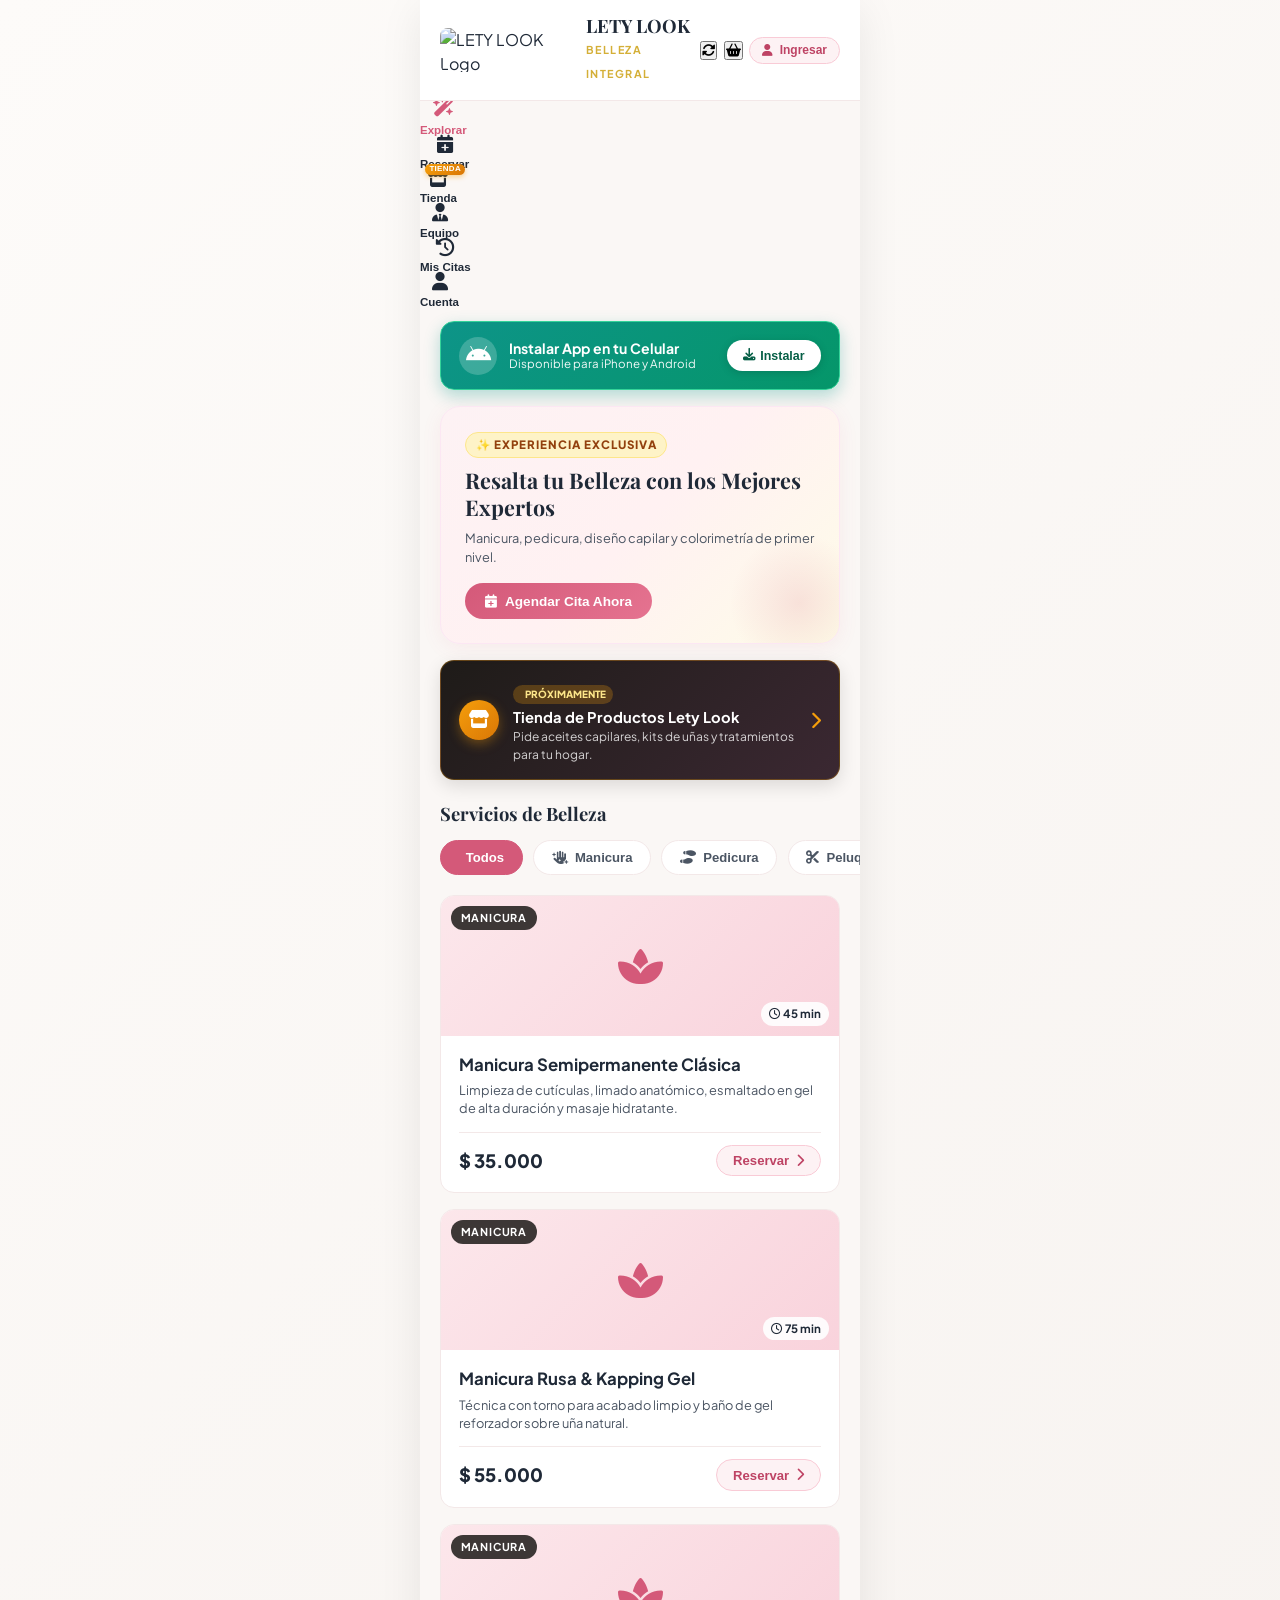
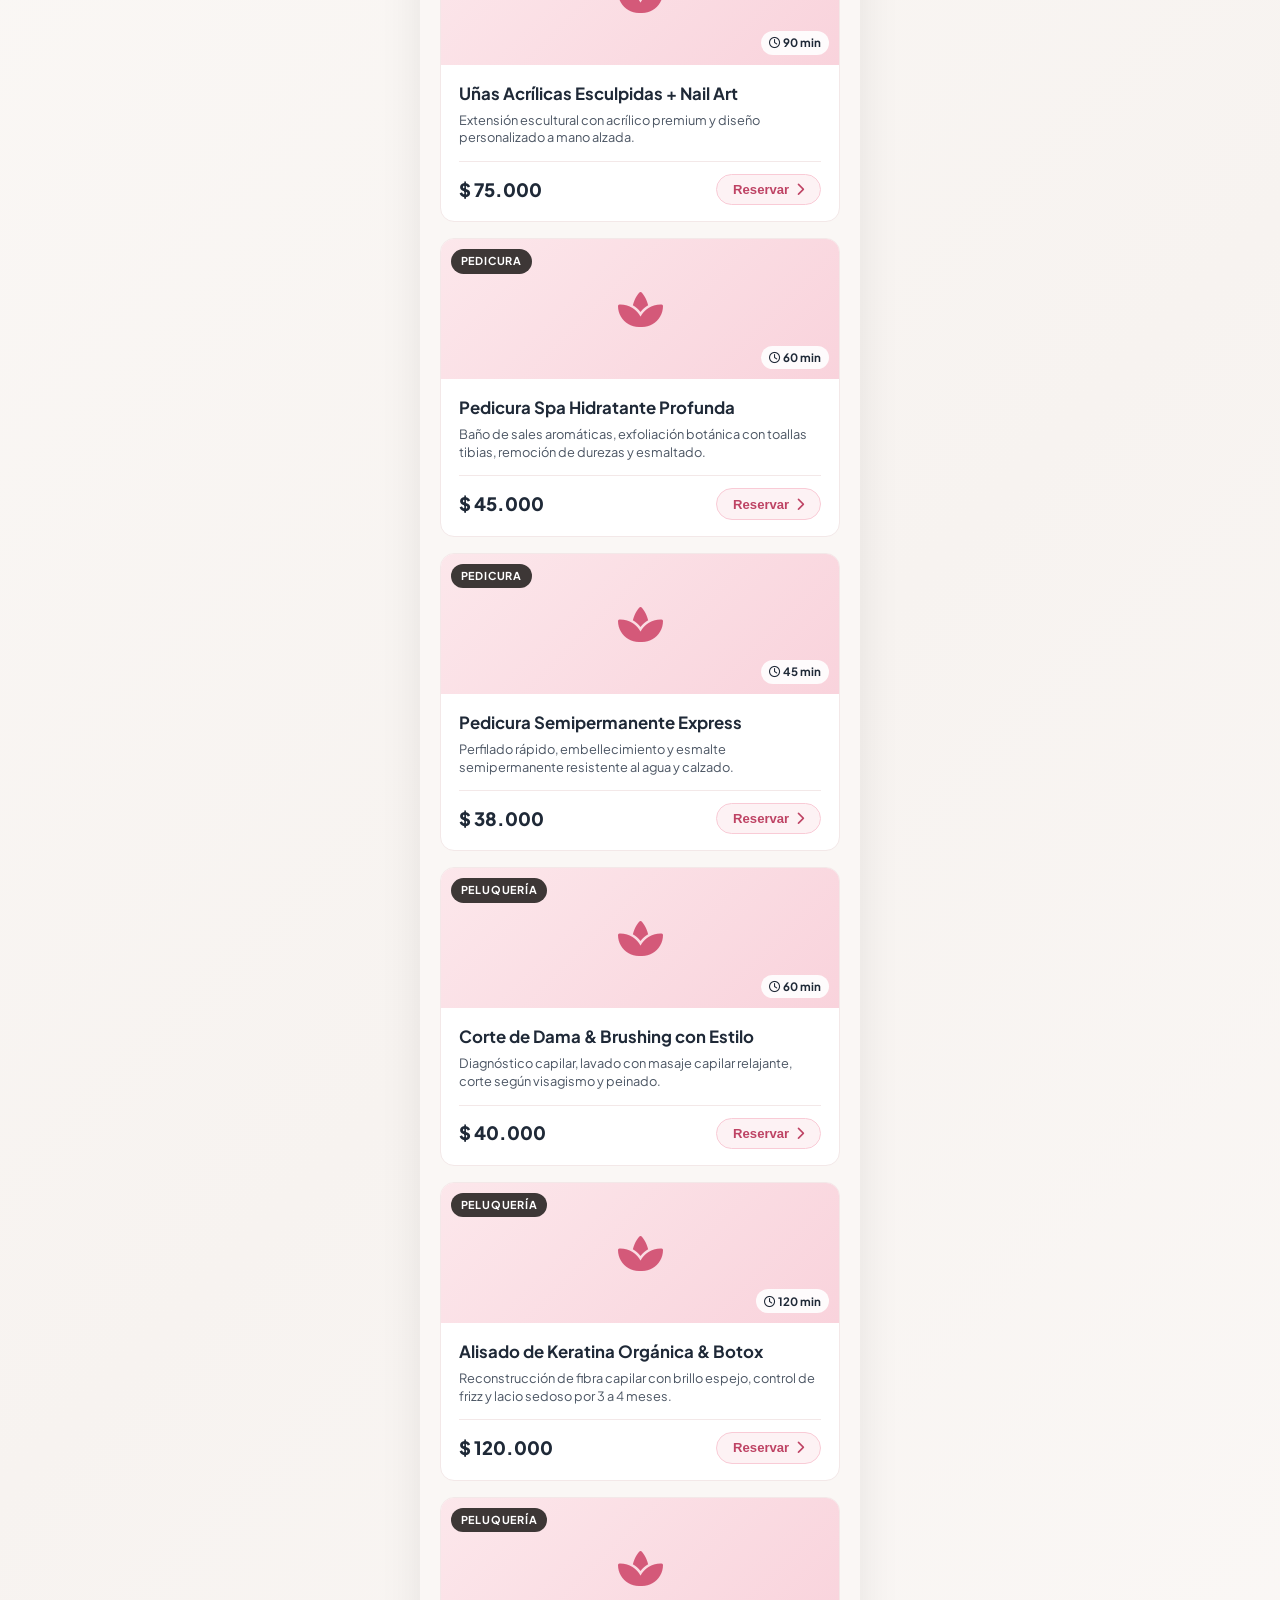
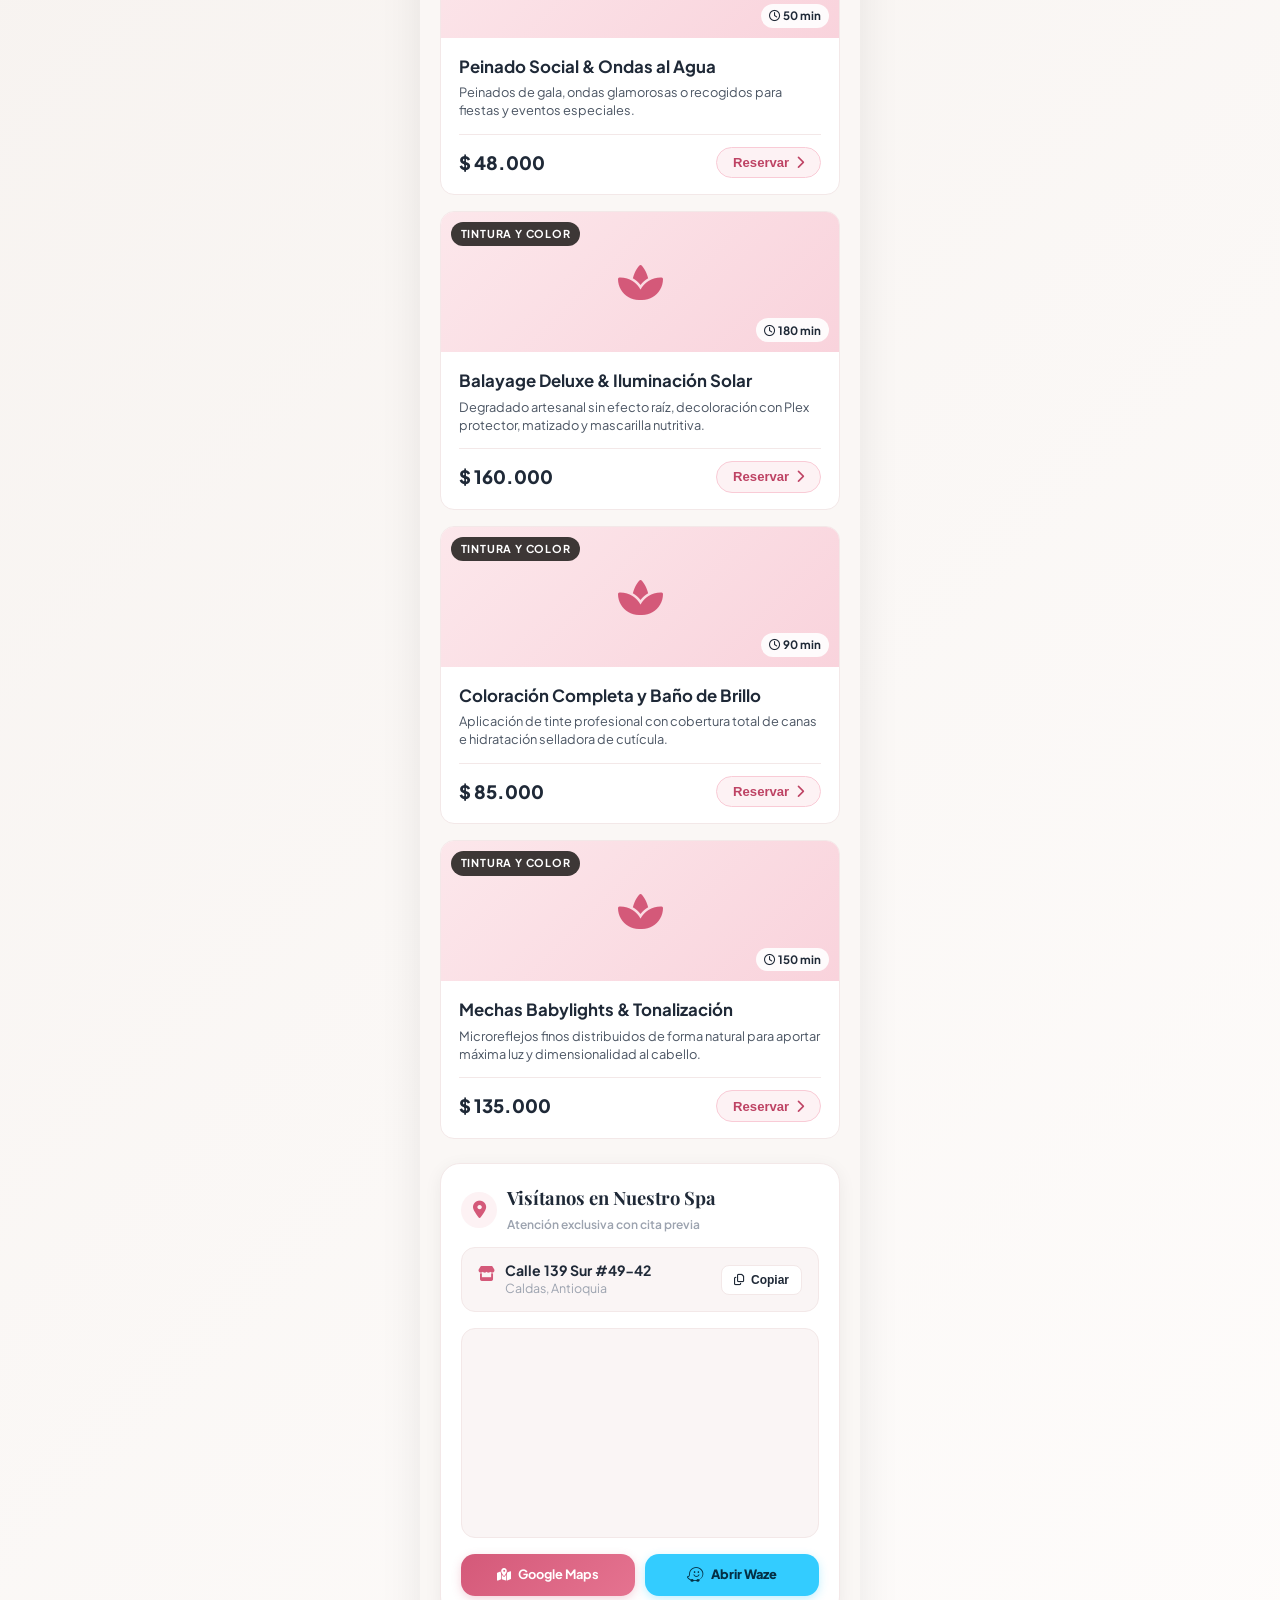
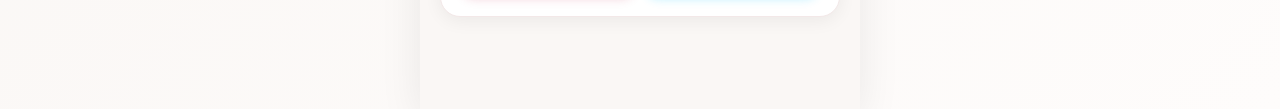
==== SPA/cliente.html @ 36f51fb9 "Add files via upload" ====
<!DOCTYPE html>
<html lang="es">
<head>
    <meta charset="UTF-8">
    <meta name="viewport" content="width=device-width, initial-scale=1.0, maximum-scale=1.0, user-scalable=no">
    <title>LETY LOOK | Reserva tu Cita Online</title>
    <meta name="description" content="Agenda tu cita en LETY LOOK Spa. Especialistas en manicura rusa, pedicura spa, cortes, peinados, balayage y tinturas.">
    <meta name="theme-color" content="#d45979">
    <meta name="apple-mobile-web-app-capable" content="yes">
    <meta name="apple-mobile-web-app-status-bar-style" content="black-translucent">
    <meta name="apple-mobile-web-app-title" content="LETY LOOK">
    <link rel="icon" type="image/png" href="img/icon-192.png">
    <link rel="manifest" href="manifest.json">
    <link rel="apple-touch-icon" href="img/icon-512.png">
    
    <!-- Google Fonts -->
    <link rel="preconnect" href="https://fonts.googleapis.com">
    <link rel="preconnect" href="https://fonts.gstatic.com" crossorigin>
    <link href="https://fonts.googleapis.com/css2?family=Playfair+Display:ital,wght@0,600;0,700;1,600&family=Plus+Jakarta+Sans:wght@400;500;600;700;800&display=swap" rel="stylesheet">
    <!-- Font Awesome Icons -->
    <link rel="stylesheet" href="https://cdnjs.cloudflare.com/ajax/libs/font-awesome/6.4.0/css/all.min.css">
    <!-- Cloud Database (Firebase Firestore) -->
    <script src="https://www.gstatic.com/firebasejs/9.23.0/firebase-app-compat.js"></script>
    <script src="https://www.gstatic.com/firebasejs/9.23.0/firebase-firestore-compat.js"></script>
    <script src="js/firebase-config.js?v=17.0"></script>
    <!-- Client App Stylesheet -->
    <link rel="stylesheet" href="css/client-app.css?v=8.0">
</head>
<body>
    <div class="mobile-app-container">
        <!-- Top App Sticky Header & Navigation Bar -->
        <div class="app-sticky-header">
            <header class="app-header">
                <div class="header-brand">
                    <img src="img/logo.png" alt="LETY LOOK Logo" style="height: 44px; width: auto; object-fit: contain; border-radius: var(--radius-sm);">
                    <div class="brand-text">
                        <h1 style="font-size: 1.15rem;">LETY LOOK</h1>
                        <span>Belleza Integral</span>
                    </div>
                </div>

                <div style="display:flex; align-items:center; gap:0.4rem;">
                    <button id="btn-force-refresh-client-app" class="header-action-btn" title="Actualizar App" type="button">
                        <i class="fa-solid fa-rotate"></i>
                    </button>
                    <!-- Header Shopping Cart Button with Dynamic Badge -->
                    <button id="btn-header-cart" class="header-action-btn" title="Mi Canasta de Productos" type="button" style="position:relative;">
                        <i class="fa-solid fa-basket-shopping"></i>
                        <span id="header-cart-badge" class="header-cart-badge" style="display:none;">0</span>
                    </button>
                    <div id="header-auth-badge">
                        <!-- Populated dynamically: User Avatar or Login Button -->
                    </div>
                </div>
            </header>

            <!-- Top App Navigation Menu (Barra de Menú Arriba) -->
            <nav class="app-top-nav">
                <button class="nav-tab-btn active" data-target="tab-explore">
                    <i class="fa-solid fa-wand-magic-sparkles"></i>
                    <span>Explorar</span>
                </button>
                <button class="nav-tab-btn" data-target="tab-book">
                    <i class="fa-solid fa-calendar-plus"></i>
                    <span>Reservar</span>
                </button>
                <button class="nav-tab-btn" data-target="tab-shop">
                    <div style="position:relative; display:inline-block;">
                        <i class="fa-solid fa-store"></i>
                        <span id="nav-shop-cart-pill" class="badge-nav-soon">Tienda</span>
                    </div>
                    <span>Tienda</span>
                </button>
                <button class="nav-tab-btn" data-target="tab-staff">
                    <i class="fa-solid fa-user-tie"></i>
                    <span>Equipo</span>
                </button>
                <button class="nav-tab-btn" data-target="tab-my-appointments">
                    <i class="fa-solid fa-clock-rotate-left"></i>
                    <span>Mis Citas</span>
                </button>
                <button class="nav-tab-btn" data-target="tab-account">
                    <i class="fa-solid fa-user"></i>
                    <span id="nav-account-label">Cuenta</span>
                </button>
            </nav>
        </div>

        <!-- ======================================================================
             TAB 1: EXPLORE & SERVICES CATALOG
             ====================================================================== -->
        <section id="tab-explore" class="tab-content active">
            <!-- Smart Dynamic Install App Banner (Only visible when NOT logged in) -->
            <div id="client-install-banner" style="display:none; margin:0.85rem 1.25rem 0.25rem; background:linear-gradient(135deg, #0d9488, #059669); color:white; border-radius:var(--radius-md); padding:0.9rem 1.15rem; align-items:center; justify-content:space-between; box-shadow:0 6px 16px rgba(13, 148, 136, 0.3); border:1px solid #34d399;">
                <div style="display:flex; align-items:center; gap:0.75rem;">
                    <div id="install-banner-icon-wrap" style="width:38px; height:38px; border-radius:50%; background:rgba(255,255,255,0.2); display:flex; align-items:center; justify-content:center;">
                        <i id="install-banner-icon" class="fa-brands fa-android" style="font-size:1.4rem; color:#fff;"></i>
                    </div>
                    <div style="font-size:0.82rem; line-height:1.25;">
                        <strong id="install-banner-title" style="font-size:0.88rem;">Descargar App para Celular</strong>
                        <div id="install-banner-desc" style="font-size:0.72rem; opacity:0.95;">Instala LETY LOOK en tu teléfono</div>
                    </div>
                </div>
                <button id="btn-trigger-client-install" type="button" style="background:#fff; color:#065f46; border:none; padding:0.55rem 1rem; border-radius:var(--radius-full); font-size:0.78rem; font-weight:800; cursor:pointer; box-shadow:0 2px 8px rgba(0,0,0,0.15); display:flex; align-items:center; gap:0.35rem; white-space:nowrap;">
                    <i class="fa-solid fa-download"></i>
                    <span id="install-banner-btn-text">Instalar</span>
                </button>
            </div>

            <!-- Hero Welcome Card -->
            <div class="client-hero-banner">
                <span class="hero-tag">✨ Experiencia Exclusiva</span>
                <h2 id="hero-greeting-title">Resalta tu Belleza con los Mejores Expertos</h2>
                <p>Manicura, pedicura, diseño capilar y colorimetría de primer nivel.</p>
                <button id="btn-hero-start-booking" class="btn-hero-book" type="button">
                    <i class="fa-solid fa-calendar-plus"></i>
                    <span>Agendar Cita Ahora</span>
                </button>
            </div>

            <!-- Tienda Virtual Promo Teaser Card -->
            <div id="btn-banner-go-to-shop" style="margin: 0.75rem 1.25rem 0.5rem; background: linear-gradient(135deg, #1e1b18, #3b2832); color:#fff; border-radius:var(--radius-md); padding:0.95rem 1.15rem; display:flex; align-items:center; justify-content:space-between; cursor:pointer; box-shadow:0 6px 18px rgba(0,0,0,0.12); border:1px solid rgba(245,158,11,0.3); transition:var(--transition);">
                <div style="display:flex; align-items:center; gap:0.85rem;">
                    <div style="width:40px; height:40px; border-radius:50%; background:linear-gradient(135deg, #f59e0b, #d97706); color:#fff; display:flex; align-items:center; justify-content:center; font-size:1.15rem; flex-shrink:0; box-shadow:0 4px 12px rgba(245,158,11,0.35);">
                        <i class="fa-solid fa-store"></i>
                    </div>
                    <div>
                        <div style="display:inline-flex; align-items:center; gap:0.3rem; background:rgba(245,158,11,0.25); color:#fde68a; font-size:0.62rem; font-weight:800; padding:0.12rem 0.45rem; border-radius:10px; text-transform:uppercase; margin-bottom:0.15rem;">
                            <i class="fa-solid fa-sparkles"></i> Próximamente
                        </div>
                        <h4 style="font-size:0.92rem; font-weight:700; margin:0; color:#fff;">Tienda de Productos Lety Look</h4>
                        <p style="font-size:0.75rem; color:rgba(255,255,255,0.8); margin:0;">Pide aceites capilares, kits de uñas y tratamientos para tu hogar.</p>
                    </div>
                </div>
                <div style="color:#f59e0b; font-size:1.1rem; margin-left:0.5rem;">
                    <i class="fa-solid fa-chevron-right"></i>
                </div>
            </div>

            <!-- Categories Horizontal Selector -->
            <div class="section-title-wrap">
                <h3>Servicios de Belleza</h3>
            </div>
            <div class="category-horizontal-list" id="client-category-slider">
                <button class="cat-btn-pill active" data-cat="all"><i class="fa-solid fa-sparkles"></i> Todos</button>
                <button class="cat-btn-pill" data-cat="manicura"><i class="fa-solid fa-hand-sparkles"></i> Manicura</button>
                <button class="cat-btn-pill" data-cat="pedicura"><i class="fa-solid fa-shoe-prints"></i> Pedicura</button>
                <button class="cat-btn-pill" data-cat="peluqueria"><i class="fa-solid fa-scissors"></i> Peluquería</button>
                <button class="cat-btn-pill" data-cat="tintura"><i class="fa-solid fa-wand-magic-sparkles"></i> Tintura y Color</button>
            </div>

            <!-- Services Dynamic List -->
            <div class="services-client-list" id="client-services-list">
                <!-- Dynamically populated -->
            </div>

            <!-- Spa Location Card (Maps & Navigation - Exclusive to Client App) -->
            <div class="spa-location-card" style="background:var(--bg-card); border:1px solid var(--border-color); border-radius:var(--radius-lg); padding:1.25rem; margin:1.5rem 1.25rem 0.75rem; box-shadow:0 4px 18px rgba(0,0,0,0.06);">
                <div style="display:flex; align-items:center; gap:0.6rem; margin-bottom:0.75rem;">
                    <div style="width:36px; height:36px; border-radius:50%; background:var(--primary-light); color:var(--primary); display:flex; align-items:center; justify-content:center; font-size:1.1rem; flex-shrink:0;">
                        <i class="fa-solid fa-location-dot"></i>
                    </div>
                    <div>
                        <h4 style="font-family:'Playfair Display', serif; font-size:1.15rem; font-weight:700; margin:0; color:var(--text-main);">Visítanos en Nuestro Spa</h4>
                        <span style="font-size:0.75rem; color:var(--text-muted); font-weight:600;">Atención exclusiva con cita previa</span>
                    </div>
                </div>

                <!-- Address banner with copy action -->
                <div style="background:var(--bg-subtle); border:1px solid var(--border-color); border-radius:var(--radius-md); padding:0.85rem 1rem; margin-bottom:1rem; display:flex; align-items:center; justify-content:space-between; gap:0.75rem;">
                    <div style="display:flex; align-items:flex-start; gap:0.6rem;">
                        <i class="fa-solid fa-store" style="color:var(--primary); margin-top:0.25rem; font-size:0.95rem;"></i>
                        <div>
                            <div style="font-size:0.88rem; font-weight:700; color:var(--text-main); line-height:1.2;">Calle 139 Sur #49-42</div>
                            <div style="font-size:0.78rem; color:var(--text-muted);">Caldas, Antioquia</div>
                        </div>
                    </div>
                    <button id="btn-copy-address" type="button" title="Copiar dirección" style="background:var(--bg-card); border:1px solid var(--border-color); color:var(--text-main); padding:0.45rem 0.75rem; border-radius:var(--radius-sm); font-size:0.75rem; font-weight:700; cursor:pointer; display:flex; align-items:center; gap:0.35rem; flex-shrink:0; transition:var(--transition);">
                        <i class="fa-regular fa-copy"></i>
                        <span>Copiar</span>
                    </button>
                </div>

                <!-- Interactive Google Maps Frame -->
                <div style="position:relative; width:100%; height:210px; border-radius:var(--radius-md); overflow:hidden; border:1px solid var(--border-color); margin-bottom:1rem; background:var(--bg-subtle);">
                    <iframe 
                        title="Ubicación LETY LOOK SPA"
                        src="https://maps.google.com/maps?q=Calle+139+Sur+%2349-42,+Caldas,+Antioquia&t=&z=16&ie=UTF8&iwloc=&output=embed" 
                        width="100%" 
                        height="100%" 
                        style="border:0;" 
                        allowfullscreen="" 
                        loading="lazy" 
                        referrerpolicy="no-referrer-when-downgrade">
                    </iframe>
                </div>

                <!-- Quick Navigation Action Buttons -->
                <div style="display:grid; grid-template-columns:1fr 1fr; gap:0.65rem;">
                    <a href="https://www.google.com/maps/search/?api=1&query=Calle+139+Sur+%2349-42,+Caldas,+Antioquia" target="_blank" rel="noopener noreferrer" style="display:flex; align-items:center; justify-content:center; gap:0.45rem; padding:0.7rem 0.8rem; background:linear-gradient(135deg, var(--primary), #e57390); color:#fff; border-radius:var(--radius-md); font-size:0.8rem; font-weight:700; text-decoration:none; box-shadow:0 3px 10px rgba(212,89,121,0.25); text-align:center;">
                        <i class="fa-solid fa-map-location-dot"></i>
                        <span>Google Maps</span>
                    </a>
                    <a href="https://waze.com/ul?q=Calle+139+Sur+%2349-42,+Caldas,+Antioquia" target="_blank" rel="noopener noreferrer" style="display:flex; align-items:center; justify-content:center; gap:0.45rem; padding:0.7rem 0.8rem; background:#33ccff; color:#042f44; border-radius:var(--radius-md); font-size:0.8rem; font-weight:800; text-decoration:none; box-shadow:0 3px 10px rgba(51,204,255,0.3); text-align:center;">
                        <i class="fa-brands fa-waze" style="font-size:1.05rem;"></i>
                        <span>Abrir Waze</span>
                    </a>
                </div>
            </div>
        </section>

        <!-- ======================================================================
             TAB 2: STEP-BY-STEP BOOKING WIZARD
             ====================================================================== -->
        <section id="tab-book" class="tab-content" style="display: none;">
            <div class="booking-wizard-container">
                <!-- Stepper Progress Header -->
                <div class="stepper-progress-bar">
                    <div class="step-circle active" id="circle-step-1">1</div>
                    <div class="step-circle" id="circle-step-2">2</div>
                    <div class="step-circle" id="circle-step-3">3</div>
                    <div class="step-circle" id="circle-step-4">4</div>
                </div>

                <!-- Step 1: Service Selection -->
                <div class="step-card active" id="wizard-step-1">
                    <h3 class="step-title">1. Elige tu Servicio</h3>
                    <p class="step-subtitle">Selecciona el tratamiento que deseas agendar hoy</p>
                    <div class="staff-selectable-list" id="wizard-services-list">
                        <!-- Populated dynamically -->
                    </div>
                </div>

                <!-- Step 2: Specialist Selection -->
                <div class="step-card" id="wizard-step-2">
                    <h3 class="step-title">2. Selecciona tu Especialista</h3>
                    <p class="step-subtitle">Profesionales disponibles para tu tratamiento</p>
                    <div class="staff-selectable-list" id="wizard-staff-list">
                        <!-- Populated dynamically -->
                    </div>
                    <div style="display:flex; gap:0.5rem; margin-top:1.25rem;">
                        <button class="btn-book-service btn-wizard-back" data-prev="1" style="flex:1; justify-content:center;">
                            <i class="fa-solid fa-arrow-left"></i> Volver
                        </button>
                    </div>
                </div>

                <!-- Step 3: Date & Time Selection -->
                <div class="step-card" id="wizard-step-3">
                    <h3 class="step-title">3. Fecha y Horario</h3>
                    <p class="step-subtitle">Elige el día y la hora que mejor se acomoden a ti</p>
                    <div class="date-slot-picker">
                        <div class="client-form-group">
                            <label for="wizard-date-input">Selecciona la Fecha:</label>
                            <input type="date" id="wizard-date-input" class="client-form-input">
                        </div>

                        <div>
                            <label style="font-size:0.82rem; font-weight:700; margin-bottom:0.5rem; display:block;">Horarios Disponibles:</label>
                            <div class="time-slots-grid" id="wizard-slots-grid">
                                <!-- Dynamic time slots -->
                            </div>
                        </div>
                    </div>
                    <div style="display:flex; gap:0.5rem; margin-top:1.25rem;">
                        <button class="btn-book-service btn-wizard-back" data-prev="2" style="flex:1; justify-content:center;">
                            <i class="fa-solid fa-arrow-left"></i> Volver
                        </button>
                    </div>
                </div>

                <!-- Step 4: Client Details & Finalize -->
                <div class="step-card" id="wizard-step-4">
                    <h3 class="step-title">4. Tus Datos de Contacto</h3>
                    <p class="step-subtitle">Para confirmar y recordarte tu turno</p>
                    <form id="wizard-confirm-form">
                        <div class="client-form-group">
                            <label for="wizard-client-name">Tu Nombre Completo *</label>
                            <input type="text" id="wizard-client-name" class="client-form-input" placeholder="Ej. Camila Morales" required>
                        </div>
                        <div class="client-form-group">
                            <label for="wizard-client-phone">Tu WhatsApp / Celular *</label>
                            <input type="tel" id="wizard-client-phone" class="client-form-input" placeholder="Ej. 310 123 4567" required>
                        </div>
                        <div class="client-form-group">
                            <label for="wizard-client-email">Correo Electrónico (Opcional)</label>
                            <input type="email" id="wizard-client-email" class="client-form-input" placeholder="correo@ejemplo.com">
                        </div>
                        <div class="client-form-group">
                            <label for="wizard-client-notes">Notas / Preferencias (Opcional)</label>
                            <input type="text" id="wizard-client-notes" class="client-form-input" placeholder="Ej. Color favorito, alergias...">
                        </div>

                        <!-- Summary preview -->
                        <div style="background:var(--bg-subtle); border-radius:var(--radius-md); padding:1rem; margin-bottom:1.25rem; font-size:0.85rem;">
                            <div style="display:flex; justify-content:space-between; margin-bottom:0.3rem;">
                                <span style="color:var(--text-secondary);">Servicio:</span>
                                <strong id="summary-service-name">--</strong>
                            </div>
                            <div style="display:flex; justify-content:space-between; margin-bottom:0.3rem;">
                                <span style="color:var(--text-secondary);">Especialista:</span>
                                <strong id="summary-staff-name">--</strong>
                            </div>
                            <div style="display:flex; justify-content:space-between; margin-bottom:0.3rem;">
                                <span style="color:var(--text-secondary);">Cita:</span>
                                <strong id="summary-datetime">--</strong>
                            </div>
                            <div style="display:flex; justify-content:space-between; border-top:1px solid var(--border-color); padding-top:0.4rem; margin-top:0.4rem;">
                                <span style="color:var(--text-secondary);">Total a Pagar:</span>
                                <strong id="summary-price" style="color:var(--primary); font-size:1rem;">--</strong>
                            </div>
                        </div>

                        <div style="display:flex; gap:0.5rem;">
                            <button type="button" class="btn-book-service btn-wizard-back" data-prev="3" style="flex:1; justify-content:center;">
                                <i class="fa-solid fa-arrow-left"></i>
                            </button>
                            <button type="submit" class="btn-hero-book" style="flex:3; justify-content:center;">
                                <span>Confirmar Reserva</span>
                                <i class="fa-solid fa-check"></i>
                            </button>
                        </div>
                    </form>
                </div>

                <!-- Step 5: Success & Digital Voucher -->
                <div class="step-card" id="wizard-step-success" style="padding:0;">
                    <div class="digital-ticket">
                        <div class="ticket-top">
                            <i class="fa-solid fa-circle-check" style="font-size:2.2rem; margin-bottom:0.4rem;"></i>
                            <h3>¡Cita Confirmada!</h3>
                            <p>Spa LETY LOOK te espera</p>
                        </div>
                        <div class="ticket-body" id="success-ticket-details">
                            <!-- Ticket details -->
                        </div>
                        <div class="ticket-actions">
                            <button id="btn-send-whatsapp-booking" class="btn-client-wa" type="button">
                                <i class="fa-brands fa-whatsapp"></i>
                                <span>Notificar al Spa (+57 3138869676)</span>
                            </button>
                            <button id="btn-send-whatsapp-staff" class="btn-client-wa" style="background:#0d9488;" type="button">
                                <i class="fa-brands fa-whatsapp"></i>
                                <span id="label-notify-staff-btn">Notificar a la Especialista</span>
                            </button>
                            <button id="btn-view-my-appointments-after-booking" class="btn-book-service" style="justify-content:center;" type="button">
                                <i class="fa-solid fa-receipt"></i> Ver en Mis Citas
                            </button>
                        </div>
                    </div>
                </div>

            </div>
        </section>

        <!-- ======================================================================
             TAB: BOUTIQUE & TIENDA DE PRODUCTOS
             ====================================================================== -->
        <section id="tab-shop" class="tab-content" style="display: none; padding: 1.25rem 1.25rem 3rem;">
            <!-- Hero Banner for Shop -->
            <div style="background:linear-gradient(135deg, #1e1b18, #3b2832); color:#fff; border-radius:var(--radius-lg); padding:1.5rem 1.25rem; margin-bottom:1.25rem; position:relative; overflow:hidden; box-shadow:0 10px 30px rgba(0,0,0,0.18);">
                <div style="position:absolute; right:-15px; bottom:-15px; font-size:6.5rem; color:rgba(255,255,255,0.04); pointer-events:none;">
                    <i class="fa-solid fa-bag-shopping"></i>
                </div>
                <div style="display:inline-flex; align-items:center; gap:0.4rem; background:linear-gradient(135deg, #10b981, #059669); color:#fff; font-size:0.68rem; font-weight:800; padding:0.25rem 0.65rem; border-radius:12px; text-transform:uppercase; letter-spacing:0.5px; margin-bottom:0.6rem;">
                    <i class="fa-solid fa-check-circle"></i> Tienda Online Activa
                </div>
                <h2 style="font-family:'Playfair Display', serif; font-size:1.4rem; font-weight:700; margin-bottom:0.35rem; color:#fff;">
                    Boutique & Cuidado en Casa
                </h2>
                <p style="font-size:0.82rem; color:rgba(255,255,255,0.88); line-height:1.4; margin-bottom:0.85rem;">
                    Agrega los productos profesionales de LETY LOOK a tu canasta, edita cantidades cuando gustes y haz tu pedido cuando quieras. Al efectuar el pago, el inventario se actualiza en tiempo real.
                </p>
                <div style="display:flex; align-items:center; gap:0.6rem; flex-wrap:wrap;">
                    <button id="btn-banner-open-cart" type="button" style="background:#fff; color:#1e1b18; border:none; padding:0.45rem 0.85rem; border-radius:var(--radius-full); font-size:0.78rem; font-weight:800; cursor:pointer; display:inline-flex; align-items:center; gap:0.4rem;">
                        <i class="fa-solid fa-basket-shopping" style="color:var(--primary);"></i>
                        <span id="banner-cart-btn-text">Ver Mi Canasta (0)</span>
                    </button>
                    <span style="font-size:0.75rem; color:#fde68a; display:inline-flex; align-items:center; gap:0.3rem;">
                        <i class="fa-solid fa-shield-halved"></i> Stock en vivo
                    </span>
                </div>
            </div>

            <!-- Categories Horizontal Selector for Shop -->
            <div class="category-horizontal-list" id="client-shop-category-slider" style="margin-bottom:1.1rem;">
                <button class="cat-btn-pill active" data-shop-cat="all"><i class="fa-solid fa-sparkles"></i> Todos</button>
                <button class="cat-btn-pill" data-shop-cat="Capilar"><i class="fa-solid fa-pump-soap"></i> Capilar</button>
                <button class="cat-btn-pill" data-shop-cat="Uñas & Kapping"><i class="fa-solid fa-hand-sparkles"></i> Uñas & Kapping</button>
                <button class="cat-btn-pill" data-shop-cat="Cuidado Corporal"><i class="fa-solid fa-spa"></i> Corporal & Spa</button>
            </div>

            <!-- Products Showcase Grid -->
            <div id="client-shop-products-grid" style="display:flex; flex-direction:column; gap:0.85rem;">
                <!-- Populated dynamically by client-app.js -->
            </div>

            <!-- Persistent Cart Floating Access Bar -->
            <div id="client-cart-floating-bar" style="display:none; position:fixed; bottom:20px; left:50%; transform:translateX(-50%); width:calc(100% - 2rem); max-width:420px; background:var(--bg-surface, #fff); border:1.5px solid var(--primary); box-shadow:0 12px 35px rgba(212,89,121,0.28); border-radius:var(--radius-lg); padding:0.85rem 1.1rem; z-index:998; align-items:center; justify-content:space-between;">
                <div>
                    <div style="font-size:0.72rem; color:var(--text-muted); font-weight:700;">🧺 Canasta de Productos:</div>
                    <div id="client-cart-floating-total" style="font-weight:800; font-size:1.05rem; color:var(--text-main);">$0</div>
                </div>
                <button id="btn-open-cart-floating" type="button" class="btn-hero-book" style="padding:0.6rem 1.1rem; font-size:0.82rem; border-radius:var(--radius-md);">
                    <i class="fa-solid fa-basket-shopping"></i>
                    <span>Ver y Editar Canasta</span>
                </button>
            </div>
        </section>


        <!-- ======================================================================
             TAB 3: SPECIALISTS DIRECTORY
             ====================================================================== -->
        <section id="tab-staff" class="tab-content" style="display: none; padding: 1.25rem;">
            <div class="section-title-wrap" style="padding:0; margin-bottom:1rem;">
                <h3>Nuestras Especialistas</h3>
            </div>
            <div class="staff-selectable-list" id="client-staff-directory">
                <!-- Dynamically populated -->
            </div>
        </section>

        <!-- ======================================================================
             TAB 4: CLIENT'S BOOKED APPOINTMENTS ("MIS CITAS")
             ====================================================================== -->
        <section id="tab-my-appointments" class="tab-content" style="display: none; padding: 1.25rem;">
            <div class="section-title-wrap" style="padding:0; margin-bottom:1rem;">
                <h3>Mis Reservas Privadas</h3>
            </div>
            <div class="client-history-list" id="client-my-appointments-list">
                <!-- Dynamically populated -->
            </div>
        </section>

        <!-- ======================================================================
             TAB 5: AUTHENTICATION & CLIENT ACCOUNT ("MI CUENTA")
             ====================================================================== -->
        <section id="tab-account" class="tab-content" style="display: none; padding: 1.25rem;">
            <!-- Not logged in: Login & Register Forms -->
            <div id="auth-unauthenticated-view">
                <div class="auth-segmented-control">
                    <button id="btn-tab-login" class="auth-tab-btn active" type="button">Iniciar Sesión</button>
                    <button id="btn-tab-register" class="auth-tab-btn" type="button">Crear Cuenta</button>
                </div>

                <!-- Install App Notice (Only visible when about to log in or register) -->
                <div id="account-unauth-install-prompt" style="display:none; margin-bottom:1rem; padding:0.85rem 1rem; background:var(--bg-subtle); border:1px solid var(--border-color); border-radius:var(--radius-md); align-items:center; justify-content:space-between; gap:0.75rem;">
                    <div style="display:flex; align-items:center; gap:0.65rem;">
                        <div id="account-install-icon-wrap" style="width:34px; height:34px; border-radius:50%; background:var(--primary-light, #fbecee); color:var(--primary); display:flex; align-items:center; justify-content:center; font-size:1.1rem; flex-shrink:0;">
                            <i id="account-install-icon" class="fa-brands fa-android"></i>
                        </div>
                        <div style="line-height:1.25;">
                            <strong id="account-install-title" style="font-size:0.82rem; color:var(--text-main);">Instala la App en tu celular</strong>
                            <div id="account-install-subtitle" style="font-size:0.72rem; color:var(--text-secondary);">Accede rápido y no pierdas tus citas</div>
                        </div>
                    </div>
                    <button id="btn-trigger-account-install" type="button" class="btn-book-service" style="padding:0.4rem 0.8rem; font-size:0.75rem; white-space:nowrap;">
                        <span id="account-install-btn-text">Instalar</span>
                    </button>
                </div>

                <div id="auth-error-box" class="auth-alert-error"></div>

                <!-- Login Form -->
                <div id="form-login-container" class="auth-card">
                    <h3 style="font-family:'Playfair Display', serif; font-size:1.3rem; margin-bottom:0.3rem;">Bienvenida de nuevo</h3>
                    <p style="font-size:0.8rem; color:var(--text-secondary); margin-bottom:1.25rem;">Accede a tu cuenta para ver tus citas y agendar al instante.</p>
                    
                    <form id="client-login-form">
                        <div class="client-form-group">
                            <label for="login-identifier">Correo o Celular</label>
                            <input type="text" id="login-identifier" class="client-form-input" placeholder="ejemplo@gmail.com o 3001234567" required>
                        </div>
                        <div class="client-form-group">
                            <label for="login-password">Contraseña</label>
                            <input type="password" id="login-password" class="client-form-input" placeholder="Tu contraseña" required>
                        </div>
                        <div style="display:flex; justify-content:flex-end; margin-top:-0.3rem; margin-bottom:1rem;">
                            <button type="button" id="btn-forgot-password-link" style="background:none; border:none; color:var(--primary); font-size:0.8rem; font-weight:600; cursor:pointer; text-decoration:underline; padding:0;">
                                ¿Olvidaste tu contraseña?
                            </button>
                        </div>
                        <button type="submit" class="btn-hero-book" style="width:100%; justify-content:center; margin-top:0.25rem; padding:0.8rem;">
                            <span>Ingresar</span>
                            <i class="fa-solid fa-arrow-right-to-bracket"></i>
                        </button>
                    </form>
                </div>

                <!-- Register Form -->
                <div id="form-register-container" class="auth-card" style="display: none;">
                    <h3 style="font-family:'Playfair Display', serif; font-size:1.3rem; margin-bottom:0.3rem;">Crear mi Cuenta</h3>
                    <p style="font-size:0.8rem; color:var(--text-secondary); margin-bottom:1.25rem;">Disfruta de atención personalizada y reserva en segundos.</p>
                    
                    <form id="client-register-form">
                        <div class="client-form-group">
                            <label for="reg-name">Nombre Completo *</label>
                            <input type="text" id="reg-name" class="client-form-input" placeholder="Ej. Camila Morales" required>
                        </div>
                        <div class="client-form-group">
                            <label for="reg-phone">WhatsApp / Celular *</label>
                            <input type="tel" id="reg-phone" class="client-form-input" placeholder="Ej. 310 123 4567" required>
                        </div>
                        <div class="client-form-group">
                            <label for="reg-email">Correo Electrónico *</label>
                            <input type="email" id="reg-email" class="client-form-input" placeholder="ejemplo@gmail.com" required>
                        </div>
                        <div class="client-form-group">
                            <label for="reg-password">Contraseña *</label>
                            <input type="password" id="reg-password" class="client-form-input" placeholder="Mínimo 4 caracteres" required>
                        </div>
                        <div class="client-form-group">
                            <label for="reg-avatar-file">Foto de Perfil (Opcional)</label>
                            <div style="display:flex; align-items:center; gap:0.75rem;">
                                <img id="reg-avatar-preview" src="https://ui-avatars.com/api/?name=User&background=d45979&color=fff" alt="Preview" style="width:42px; height:42px; border-radius:50%; object-fit:cover; border:2px solid var(--primary-light);">
                                <input type="file" id="reg-avatar-file" class="client-form-input" accept="image/*" style="padding:0.4rem; font-size:0.75rem;">
                            </div>
                        </div>
                        <button type="submit" class="btn-hero-book" style="width:100%; justify-content:center; margin-top:0.5rem; padding:0.8rem;">
                            <span>Registrarme y Acceder</span>
                            <i class="fa-solid fa-user-check"></i>
                        </button>
                    </form>
                </div>

                <!-- Forgot Password Form -->
                <div id="form-forgot-container" class="auth-card" style="display: none;">
                    <div style="display:flex; align-items:center; gap:0.5rem; margin-bottom:0.4rem;">
                        <button type="button" id="btn-back-to-login" style="background:none; border:none; font-size:1.1rem; color:var(--text-secondary); cursor:pointer; padding:0.2rem 0.5rem 0.2rem 0;">
                            <i class="fa-solid fa-arrow-left"></i>
                        </button>
                        <h3 style="font-family:'Playfair Display', serif; font-size:1.3rem; margin:0;">Recuperar Contraseña</h3>
                    </div>
                    <p style="font-size:0.8rem; color:var(--text-secondary); margin-bottom:1.25rem;">Ingresa tu correo o celular registrado para definir una nueva contraseña.</p>
                    
                    <form id="client-forgot-form">
                        <div class="client-form-group">
                            <label for="forgot-identifier">Correo o Celular Registrado *</label>
                            <input type="text" id="forgot-identifier" class="client-form-input" placeholder="ejemplo@gmail.com o 3001234567" required>
                        </div>
                        <div class="client-form-group">
                            <label for="forgot-new-password">Nueva Contraseña *</label>
                            <input type="password" id="forgot-new-password" class="client-form-input" placeholder="Mínimo 4 caracteres" required>
                        </div>
                        <div class="client-form-group">
                            <label for="forgot-confirm-password">Confirmar Nueva Contraseña *</label>
                            <input type="password" id="forgot-confirm-password" class="client-form-input" placeholder="Repite tu nueva contraseña" required>
                        </div>
                        <button type="submit" class="btn-hero-book" style="width:100%; justify-content:center; margin-top:0.5rem; padding:0.8rem;">
                            <span>Actualizar Contraseña e Ingresar</span>
                            <i class="fa-solid fa-key"></i>
                        </button>
                        <button type="button" id="btn-cancel-forgot" style="width:100%; margin-top:0.75rem; background:none; border:none; color:var(--text-secondary); font-size:0.82rem; cursor:pointer; padding:0.4rem; text-decoration:underline;">
                            Volver al inicio de sesión
                        </button>
                    </form>
                </div>
            </div>

            <!-- Logged in: Profile Card & Logout -->
            <div id="auth-authenticated-view" style="display: none;">
                <div class="profile-card">
                    <div class="avatar-upload-wrapper">
                        <img id="profile-avatar-display" src="" alt="Avatar" class="profile-avatar-large">
                        <label for="client-avatar-file-input" class="avatar-upload-btn" title="Cambiar Foto de Perfil">
                            <i class="fa-solid fa-camera"></i>
                        </label>
                        <input type="file" id="client-avatar-file-input" accept="image/*" style="display:none;">
                    </div>
                    <h3 id="profile-name-display" class="profile-name">Cliente</h3>
                    <span class="profile-badge">Cliente VIP Lety Look</span>

                    <div class="profile-info-list">
                        <div class="profile-info-row">
                            <span style="color:var(--text-secondary);"><i class="fa-regular fa-envelope"></i> Correo:</span>
                            <strong id="profile-email-display">--</strong>
                        </div>
                        <div class="profile-info-row">
                            <span style="color:var(--text-secondary);"><i class="fa-brands fa-whatsapp"></i> Celular:</span>
                            <strong id="profile-phone-display">--</strong>
                        </div>
                        <div class="profile-info-row">
                            <span style="color:var(--text-secondary);"><i class="fa-solid fa-calendar-check"></i> Total Citas:</span>
                            <strong id="profile-total-appointments">0</strong>
                        </div>
                    </div>
                    <button id="btn-open-edit-client-profile" type="button" class="btn-book-service" style="width:100%; justify-content:center; padding:0.75rem; margin-top:1rem; background:var(--primary); color:#fff; border:none; box-shadow:var(--shadow-sm);">
                        <i class="fa-solid fa-user-pen"></i> Editar Mis Datos Personales
                    </button>
                </div>

                <div style="display:flex; flex-direction:column; gap:0.75rem;">
                    <button id="btn-profile-go-to-appointments" class="btn-book-service" style="justify-content:center; padding:0.75rem;">
                        <i class="fa-solid fa-clock-rotate-left"></i> Ver Mis Citas Reservadas
                    </button>
                    <button id="btn-client-logout" class="btn-book-service" style="justify-content:center; padding:0.75rem; background:#fee2e2; border-color:#fca5a5; color:#991b1b;">
                        <i class="fa-solid fa-arrow-right-from-bracket"></i> Cerrar Sesión
                    </button>
                </div>
            </div>
        </section>

        <!-- Modal: Editar Datos Personales del Cliente -->
        <div id="modal-client-edit-profile" class="client-modal" style="display:none; position:fixed; inset:0; background:rgba(0,0,0,0.7); backdrop-filter:blur(6px); -webkit-backdrop-filter:blur(6px); z-index:9999; align-items:center; justify-content:center; padding:1.25rem;">
            <div style="background:var(--bg-surface, #fff); border-radius:var(--radius-lg); padding:1.75rem 1.4rem; max-width:420px; width:100%; box-shadow:0 15px 40px rgba(0,0,0,0.4); border:1px solid var(--border-color); text-align:left;">
                <div style="display:flex; justify-content:space-between; align-items:center; margin-bottom:1.25rem;">
                    <div style="display:flex; align-items:center; gap:0.5rem;">
                        <i class="fa-solid fa-user-pen" style="color:var(--primary); font-size:1.2rem;"></i>
                        <h3 style="font-family:'Playfair Display', serif; font-size:1.25rem; color:var(--text-main); margin:0;">Editar Mi Perfil</h3>
                    </div>
                    <button id="btn-close-edit-profile-modal" type="button" style="background:none; border:none; font-size:1.3rem; color:var(--text-secondary); cursor:pointer;">&times;</button>
                </div>
                <form id="form-client-edit-profile">
                    <div class="client-form-group">
                        <label for="edit-profile-name">Nombre Completo *</label>
                        <input type="text" id="edit-profile-name" class="client-form-input" required placeholder="Tu nombre">
                    </div>
                    <div class="client-form-group">
                        <label for="edit-profile-phone">WhatsApp / Celular *</label>
                        <input type="tel" id="edit-profile-phone" class="client-form-input" required placeholder="Ej: 3138869676">
                    </div>
                    <div class="client-form-group">
                        <label for="edit-profile-email">Correo Electrónico *</label>
                        <input type="email" id="edit-profile-email" class="client-form-input" required placeholder="correo@ejemplo.com">
                    </div>
                    <div class="client-form-group">
                        <label for="edit-profile-password">Nueva Contraseña (Opcional)</label>
                        <input type="password" id="edit-profile-password" class="client-form-input" placeholder="Dejar en blanco para conservar la actual">
                    </div>
                    <div style="background:var(--bg-subtle, #f9fafb); padding:0.65rem 0.8rem; border-radius:var(--radius-sm); font-size:0.75rem; color:var(--text-secondary); margin-bottom:1rem; display:flex; align-items:center; gap:0.5rem;">
                        <i class="fa-solid fa-shield-halved" style="color:var(--primary);"></i>
                        <span>Tus datos se guardan de forma permanente y segura.</span>
                    </div>
                    <div style="display:flex; gap:0.75rem;">
                        <button type="button" id="btn-cancel-edit-profile" class="btn-book-service" style="flex:1; justify-content:center; padding:0.75rem; background:none; border:1px solid var(--border-color); color:var(--text-secondary);">
                            Cancelar
                        </button>
                        <button type="submit" class="btn-hero-book" style="flex:2; justify-content:center; padding:0.75rem;">
                            <span>Guardar Cambios</span>
                            <i class="fa-solid fa-floppy-disk"></i>
                        </button>
                    </div>
                </form>
            </div>
        </div>

        <!-- Dynamic Smart App Installation Instructions Modal (iOS & Android) -->
        <div id="modal-install-instructions" class="client-modal" style="display:none; position:fixed; inset:0; background:rgba(0,0,0,0.7); backdrop-filter:blur(6px); -webkit-backdrop-filter:blur(6px); z-index:9999; align-items:center; justify-content:center; padding:1.25rem;">
            <div style="background:var(--bg-surface, #fff); border-radius:var(--radius-lg); padding:1.75rem 1.4rem; max-width:390px; width:100%; box-shadow:0 15px 40px rgba(0,0,0,0.4); text-align:center; border:1px solid var(--border-color);">
                <div id="modal-install-icon-wrap" style="width:58px; height:58px; border-radius:50%; background:#dcfce7; color:#15803d; display:flex; align-items:center; justify-content:center; font-size:1.9rem; margin:0 auto 1rem;">
                    <i id="modal-install-icon" class="fa-brands fa-android"></i>
                </div>
                <h3 id="modal-install-title" style="font-family:'Playfair Display', serif; font-size:1.3rem; margin-bottom:0.4rem; color:var(--text-main);">Instalar Aplicación</h3>
                <p id="modal-install-subtitle" style="font-size:0.83rem; color:var(--text-secondary); line-height:1.4; margin-bottom:1.25rem;">
                    Instala <strong>LETY LOOK</strong> en tu celular para tener acceso directo y reservar tus citas en segundos:
                </p>
                
                <div id="modal-install-steps" style="text-align:left; background:var(--bg-subtle); padding:0.95rem 1rem; border-radius:var(--radius-md); font-size:0.82rem; color:var(--text-secondary); margin-bottom:1.25rem; display:flex; flex-direction:column; gap:0.65rem; border:1px solid var(--border-color);">
                    <!-- Dynamic steps inserted via JS -->
                </div>

                <button id="btn-close-install-modal" type="button" class="btn-hero-book" style="width:100%; justify-content:center; padding:0.8rem; font-size:0.9rem;">
                    ¡Entendido!
                </button>
            </div>
        </div>

        <!-- ======================================================================
             MODAL: CANASTA DE PRODUCTOS & CHECKOUT
             ====================================================================== -->
        <div id="modal-client-cart" class="client-modal" style="display:none; position:fixed; inset:0; background:rgba(0,0,0,0.7); backdrop-filter:blur(6px); -webkit-backdrop-filter:blur(6px); z-index:9999; align-items:flex-end; justify-content:center; padding:0;">
            <div style="background:var(--bg-surface, #fff); border-top-left-radius:var(--radius-lg); border-top-right-radius:var(--radius-lg); padding:1.4rem 1.25rem 2rem; max-width:460px; width:100%; max-height:92vh; overflow-y:auto; box-shadow:0 -10px 40px rgba(0,0,0,0.3); border:1px solid var(--border-color); text-align:left;">
                
                <!-- Cart Modal Header -->
                <div style="display:flex; justify-content:space-between; align-items:center; margin-bottom:1rem; border-bottom:1px solid var(--border-color); padding-bottom:0.75rem;">
                    <div style="display:flex; align-items:center; gap:0.6rem;">
                        <div style="width:36px; height:36px; border-radius:50%; background:var(--primary-light); color:var(--primary); display:flex; align-items:center; justify-content:center; font-size:1.1rem;">
                            <i class="fa-solid fa-basket-shopping"></i>
                        </div>
                        <div>
                            <h3 style="font-family:'Playfair Display', serif; font-size:1.25rem; color:var(--text-main); margin:0;">Mi Canasta</h3>
                            <span id="cart-modal-items-count" style="font-size:0.72rem; color:var(--text-muted); font-weight:700;">0 productos guardados</span>
                        </div>
                    </div>
                    <div style="display:flex; align-items:center; gap:0.5rem;">
                        <button id="btn-clear-cart" type="button" style="background:none; border:none; color:#ef4444; font-size:0.75rem; font-weight:700; cursor:pointer; display:none;">
                            <i class="fa-solid fa-trash-can"></i> Vaciar
                        </button>
                        <button id="btn-close-cart-modal" type="button" style="background:none; border:none; font-size:1.4rem; color:var(--text-secondary); cursor:pointer; padding:0.25rem;">&times;</button>
                    </div>
                </div>

                <!-- Cart Items Container -->
                <div id="cart-items-container" style="display:flex; flex-direction:column; gap:0.75rem; margin-bottom:1.25rem;">
                    <!-- Populated dynamically: empty state or item list -->
                </div>

                <!-- Checkout Form & Options (Only visible if cart has items) -->
                <div id="cart-checkout-section" style="display:none;">
                    
                    <!-- Delivery Option -->
                    <div style="margin-bottom:1rem;">
                        <label style="font-size:0.8rem; font-weight:700; color:var(--text-main); display:block; margin-bottom:0.4rem;">
                            <i class="fa-solid fa-truck" style="color:var(--primary);"></i> Método de Entrega:
                        </label>
                        <div style="display:grid; grid-template-columns:1fr 1fr; gap:0.5rem;">
                            <label class="delivery-option-card active" id="delivery-opt-pickup" style="display:flex; flex-direction:column; gap:0.2rem; padding:0.65rem 0.8rem; border-radius:var(--radius-md); border:1.5px solid var(--primary); background:var(--primary-light); cursor:pointer; font-size:0.78rem;">
                                <div style="display:flex; align-items:center; justify-content:space-between;">
                                    <span style="font-weight:800; color:var(--text-main);">🏪 Recoger en Spa</span>
                                    <input type="radio" name="cart_delivery" value="pickup" checked style="accent-color:var(--primary);">
                                </div>
                                <span style="font-size:0.7rem; color:var(--text-secondary);">Calle 139 Sur #49-42 (Gratis)</span>
                            </label>
                            <label class="delivery-option-card" id="delivery-opt-shipping" style="display:flex; flex-direction:column; gap:0.2rem; padding:0.65rem 0.8rem; border-radius:var(--radius-md); border:1.5px solid var(--border-color); background:var(--bg-subtle); cursor:pointer; font-size:0.78rem;">
                                <div style="display:flex; align-items:center; justify-content:space-between;">
                                    <span style="font-weight:800; color:var(--text-main);">🛵 Domicilio</span>
                                    <input type="radio" name="cart_delivery" value="delivery" style="accent-color:var(--primary);">
                                </div>
                                <span style="font-size:0.7rem; color:var(--text-secondary);">Caldas / Medellín (A coordinar)</span>
                            </label>
                        </div>
                    </div>

                    <!-- Client Personal Details for Order -->
                    <div style="background:var(--bg-subtle); padding:0.9rem; border-radius:var(--radius-md); border:1px solid var(--border-color); margin-bottom:1rem;">
                        <div style="font-size:0.8rem; font-weight:700; color:var(--text-main); margin-bottom:0.6rem; display:flex; align-items:center; gap:0.4rem;">
                            <i class="fa-solid fa-user-check" style="color:var(--primary);"></i> Datos de Contacto para el Pedido:
                        </div>
                        <div class="client-form-group" style="margin-bottom:0.5rem;">
                            <label for="cart-client-name" style="font-size:0.75rem;">Tu Nombre Completo *</label>
                            <input type="text" id="cart-client-name" class="client-form-input" placeholder="Ej. Camila Restrepo" required style="padding:0.6rem 0.8rem; font-size:0.85rem;">
                        </div>
                        <div class="client-form-group" style="margin-bottom:0.5rem;">
                            <label for="cart-client-phone" style="font-size:0.75rem;">WhatsApp / Teléfono *</label>
                            <input type="tel" id="cart-client-phone" class="client-form-input" placeholder="Ej. 3138869676" required style="padding:0.6rem 0.8rem; font-size:0.85rem;">
                        </div>
                        <div class="client-form-group" id="group-delivery-address" style="display:none; margin-bottom:0.5rem;">
                            <label for="cart-client-address" style="font-size:0.75rem;">Dirección de Entrega y Barrio</label>
                            <input type="text" id="cart-client-address" class="client-form-input" placeholder="Ej. Cra 50 #130-20, Barrio La Primavera" style="padding:0.6rem 0.8rem; font-size:0.85rem;">
                        </div>
                        <div class="client-form-group" style="margin-bottom:0;">
                            <label for="cart-client-notes" style="font-size:0.75rem;">Notas / Indicaciones Especiales</label>
                            <input type="text" id="cart-client-notes" class="client-form-input" placeholder="Opcional: tono de esmalte, hora estimada..." style="padding:0.6rem 0.8rem; font-size:0.85rem;">
                        </div>
                    </div>

                    <!-- Payment Method Option -->
                    <div style="margin-bottom:1rem;">
                        <label style="font-size:0.8rem; font-weight:700; color:var(--text-main); display:block; margin-bottom:0.4rem;">
                            <i class="fa-solid fa-credit-card" style="color:var(--primary);"></i> Medio de Pago:
                        </label>
                        <div style="display:grid; grid-template-columns:1fr 1fr; gap:0.5rem;">
                            <label class="payment-option-card active" id="pay-opt-transfer" style="display:flex; flex-direction:column; gap:0.2rem; padding:0.65rem 0.8rem; border-radius:var(--radius-md); border:1.5px solid var(--primary); background:var(--primary-light); cursor:pointer; font-size:0.78rem;">
                                <div style="display:flex; align-items:center; justify-content:space-between;">
                                    <span style="font-weight:800; color:var(--text-main);">📲 Transferencia</span>
                                    <input type="radio" name="cart_payment" value="transfer" checked style="accent-color:var(--primary);">
                                </div>
                                <span style="font-size:0.7rem; color:var(--text-secondary);">Bancolombia / Nequi</span>
                            </label>
                            <label class="payment-option-card" id="pay-opt-cash" style="display:flex; flex-direction:column; gap:0.2rem; padding:0.65rem 0.8rem; border-radius:var(--radius-md); border:1.5px solid var(--border-color); background:var(--bg-subtle); cursor:pointer; font-size:0.78rem;">
                                <div style="display:flex; align-items:center; justify-content:space-between;">
                                    <span style="font-weight:800; color:var(--text-main);">💵 En Spa / Efectivo</span>
                                    <input type="radio" name="cart_payment" value="cash" style="accent-color:var(--primary);">
                                </div>
                                <span style="font-size:0.7rem; color:var(--text-secondary);">Al recibir o retirar</span>
                            </label>
                        </div>
                    </div>

                    <!-- Pricing Calculation Summary -->
                    <div style="background:var(--bg-subtle); padding:0.9rem 1rem; border-radius:var(--radius-md); border:1px solid var(--border-color); margin-bottom:1.15rem;">
                        <div style="display:flex; justify-content:space-between; font-size:0.82rem; color:var(--text-secondary); margin-bottom:0.35rem;">
                            <span>Subtotal productos:</span>
                            <span id="cart-summary-subtotal" style="font-weight:700;">$0</span>
                        </div>
                        <div style="display:flex; justify-content:space-between; font-size:0.82rem; color:var(--text-secondary); margin-bottom:0.5rem; border-bottom:1px dashed var(--border-color); padding-bottom:0.4rem;">
                            <span>Costo de Entrega:</span>
                            <span id="cart-summary-shipping" style="color:#15803d; font-weight:700;">Gratis</span>
                        </div>
                        <div style="display:flex; justify-content:space-between; align-items:center;">
                            <span style="font-size:0.95rem; font-weight:800; color:var(--text-main);">Total del Pedido:</span>
                            <span id="cart-summary-total" style="font-size:1.25rem; font-weight:800; color:var(--primary);">$0</span>
                        </div>
                    </div>

                    <!-- Checkout Confirmation Button -->
                    <button id="btn-confirm-cart-order" type="button" class="btn-hero-book" style="width:100%; justify-content:center; padding:0.9rem; font-size:0.95rem; box-shadow:0 8px 25px rgba(212,89,121,0.35); margin-bottom:0.5rem;">
                        <i class="fa-solid fa-circle-check"></i>
                        <span>Confirmar Pedido & Efectuar Pago</span>
                    </button>
                    
                    <button id="btn-cart-whatsapp-order" type="button" class="btn-client-wa" style="width:100%; justify-content:center; padding:0.75rem; font-size:0.85rem;">
                        <i class="fa-brands fa-whatsapp"></i>
                        <span>Pedir Directo por WhatsApp</span>
                    </button>
                </div>
            </div>
        </div>

        <!-- Modal: Confirmación Exitosa de Pedido con Descuento de Inventario -->
        <div id="modal-order-success" class="client-modal" style="display:none; position:fixed; inset:0; background:rgba(0,0,0,0.7); backdrop-filter:blur(6px); -webkit-backdrop-filter:blur(6px); z-index:10000; align-items:center; justify-content:center; padding:1.25rem;">
            <div style="background:var(--bg-surface, #fff); border-radius:var(--radius-lg); padding:2rem 1.4rem; max-width:420px; width:100%; box-shadow:0 15px 40px rgba(0,0,0,0.4); text-align:center; border:1px solid var(--border-color);">
                <div style="width:68px; height:68px; border-radius:50%; background:#dcfce7; color:#15803d; display:flex; align-items:center; justify-content:center; font-size:2rem; margin:0 auto 1.1rem; box-shadow:0 8px 20px rgba(21,128,61,0.25);">
                    <i class="fa-solid fa-bag-shopping"></i>
                </div>
                <h3 style="font-family:'Playfair Display', serif; font-size:1.4rem; color:var(--text-main); margin-bottom:0.35rem;">
                    ¡Pedido Registrado con Éxito!
                </h3>
                <div id="order-success-code" style="display:inline-block; background:var(--primary-light); color:var(--primary); font-size:0.85rem; font-weight:800; padding:0.25rem 0.75rem; border-radius:20px; margin-bottom:0.85rem; letter-spacing:1px;">
                    #PED-0000
                </div>
                <p style="font-size:0.82rem; color:var(--text-secondary); line-height:1.45; margin-bottom:1.15rem;">
                    Hemos registrado tu pedido y <strong>actualizado automáticamente el inventario del Spa</strong>. Te esperamos para entregártelo o enviarlo a tu dirección.
                </p>

                <!-- Order Details Receipt Box -->
                <div id="order-success-receipt" style="background:var(--bg-subtle); border:1px dashed var(--border-color); border-radius:var(--radius-md); padding:0.9rem; text-align:left; font-size:0.8rem; margin-bottom:1.25rem; max-height:180px; overflow-y:auto;">
                    <!-- Inserted dynamically -->
                </div>

                <div style="display:flex; flex-direction:column; gap:0.6rem;">
                    <button id="btn-share-order-whatsapp" type="button" class="btn-client-wa" style="width:100%; justify-content:center; padding:0.85rem; font-size:0.9rem;">
                        <i class="fa-brands fa-whatsapp"></i>
                        <span>Enviar Comprobante al Spa (+57 3138869676)</span>
                    </button>
                    <button id="btn-close-order-success" type="button" class="btn-hero-book" style="width:100%; justify-content:center; padding:0.75rem; font-size:0.85rem; background:none; border:1px solid var(--border-color); color:var(--text-main);">
                        <span>Seguir Explorando</span>
                    </button>
                </div>
            </div>
        </div>

    </div>

    <!-- Scripts -->
    <script src="js/data.js?v=21.0"></script>
    <script src="js/client-app.js?v=21.0"></script>
</body>
</html>
---- SPA/css/client-app.css ----
/* ==========================================================================
   LETY LOOK - Mobile Client Web App Stylesheet
   Luxury Aesthetic, Mobile-First Native Experience & Authentication
   ========================================================================== */

@import url('https://fonts.googleapis.com/css2?family=Playfair+Display:ital,wght@0,400;0,600;0,700;0,800;1,400&family=Plus+Jakarta+Sans:wght@300;400;500;600;700;800&display=swap');

:root {
    --primary: #d45979;
    --primary-dark: #be4364;
    --primary-light: #fdf2f4;
    --secondary: #d4af37;
    --secondary-dark: #b89728;
    --secondary-light: #fefce8;
    --accent: #10b981;
    --bg-main: #fcf9f9;
    --bg-card: #ffffff;
    --bg-subtle: #faf5f5;
    --text-main: #1f2937;
    --text-secondary: #4b5563;
    --text-muted: #9ca3af;
    --border-color: #f3e8e8;
    --gold: #d4af37;
    --radius-sm: 8px;
    --radius-md: 14px;
    --radius-lg: 20px;
    --radius-full: 9999px;
    --transition: all 0.25s cubic-bezier(0.16, 1, 0.3, 1);
}

/* 🎃 Halloween Spooky Theme for Client App */
[data-theme="halloween"] {
    --primary: #ff7518;
    --primary-dark: #e65c00;
    --primary-light: #2b1836;
    --secondary: #a855f7;
    --secondary-dark: #9333ea;
    --secondary-light: #3b1d54;
    --accent: #22c55e;
    --bg-main: #0d0914;
    --bg-card: #1c152b;
    --bg-subtle: #241b37;
    --text-main: #fdf4ff;
    --text-secondary: #d8b4e2;
    --text-muted: #9d8ba9;
    --border-color: #38294f;
    --gold: #fbbf24;
}

[data-theme="halloween"] body {
    background: linear-gradient(rgba(13, 9, 20, 0.65), rgba(13, 9, 20, 0.75)), url('../img/halloween-bg.jpg') center center / cover no-repeat fixed #09060f;
    color: var(--text-main);
}

[data-theme="halloween"] .mobile-app-container {
    background-color: rgba(13, 9, 20, 0.88);
    backdrop-filter: blur(14px);
    -webkit-backdrop-filter: blur(14px);
    box-shadow: 0 10px 40px rgba(0, 0, 0, 0.75);
    border-left: 1px solid rgba(168, 85, 247, 0.2);
    border-right: 1px solid rgba(168, 85, 247, 0.2);
}

[data-theme="halloween"] .app-header {
    background: rgba(22, 16, 34, 0.92);
    backdrop-filter: blur(14px);
    -webkit-backdrop-filter: blur(14px);
    border-bottom-color: var(--border-color);
}

[data-theme="halloween"] .brand-text h1 {
    color: var(--text-main);
}

[data-theme="halloween"] .client-hero-banner {
    background: linear-gradient(135deg, #2b1836 0%, #1e1327 50%, #371842 100%);
    border-color: #552766;
    box-shadow: 0 6px 25px rgba(255, 117, 24, 0.15);
}

[data-theme="halloween"] .client-hero-banner h2 {
    color: #fdf4ff;
}

[data-theme="halloween"] .client-hero-banner p {
    color: #d8b4e2;
}

[data-theme="halloween"] .hero-tag {
    background: #ff7518;
    color: #0d0914;
    border-color: #ff9142;
}

[data-theme="halloween"] .service-card,
[data-theme="halloween"] .step-card,
[data-theme="halloween"] .client-history-card,
[data-theme="halloween"] .staff-select-card {
    background: var(--bg-card);
    border-color: var(--border-color);
}

[data-theme="halloween"] .staff-select-card.selected {
    border-color: var(--primary);
    background: var(--primary-light);
}

[data-theme="halloween"] .app-bottom-nav {
    background: rgba(22, 16, 34, 0.95);
    border-top-color: var(--border-color);
}

[data-theme="halloween"] .nav-tab-btn {
    color: var(--text-muted);
}

[data-theme="halloween"] .nav-tab-btn.active {
    color: var(--primary);
}

[data-theme="halloween"] .btn-hero-book,
[data-theme="halloween"] .btn-primary {
    background: linear-gradient(135deg, #ff7518, #9333ea);
    box-shadow: 0 4px 15px rgba(255, 117, 24, 0.35);
}

[data-theme="halloween"] .header-action-btn {
    background: var(--bg-subtle);
    border-color: var(--border-color);
    color: var(--primary);
}

[data-theme="halloween"] input,
[data-theme="halloween"] select,
[data-theme="halloween"] textarea {
    background: #110b1a;
    border-color: var(--border-color);
    color: var(--text-main);
}

* {
    box-sizing: border-box;
    margin: 0;
    padding: 0;
    -webkit-tap-highlight-color: transparent;
}

body {
    font-family: 'Plus Jakarta Sans', sans-serif;
    background: linear-gradient(135deg, #fdfbf9 0%, #f7f3f0 50%, #fefcfb 100%);
    background-color: #f7f3f0;
    color: var(--text-main, #1f2937);
    line-height: 1.5;
    display: flex;
    justify-content: center;
    min-height: 100vh;
}

/* Phone Container Frame */
.mobile-app-container {
    width: 100%;
    max-width: 440px;
    background-color: #faf7f5;
    min-height: 100vh;
    display: flex;
    flex-direction: column;
    position: relative;
    box-shadow: 0 10px 40px rgba(0, 0, 0, 0.08);
    overflow-x: hidden;
    padding-bottom: 80px; /* Space for bottom nav */
}

/* App Header */
.app-header {
    background: #ffffff;
    padding: 1rem 1.25rem;
    position: sticky;
    top: 0;
    z-index: 100;
    border-bottom: 1px solid var(--border-color);
    display: flex;
    align-items: center;
    justify-content: space-between;
}

.header-brand {
    display: flex;
    align-items: center;
    gap: 0.75rem;
}

.brand-badge {
    width: 38px;
    height: 38px;
    background: linear-gradient(135deg, var(--primary), #e57390);
    color: white;
    border-radius: var(--radius-sm);
    display: flex;
    align-items: center;
    justify-content: center;
    font-size: 1.1rem;
    box-shadow: var(--shadow-fab);
}

.brand-text h1 {
    font-family: 'Playfair Display', serif;
    font-size: 1.2rem;
    font-weight: 700;
    color: var(--text-primary);
    line-height: 1.1;
}

.brand-text span {
    font-size: 0.68rem;
    color: var(--gold);
    font-weight: 700;
    letter-spacing: 1.5px;
    text-transform: uppercase;
}

.header-user-profile-btn {
    display: flex;
    align-items: center;
    gap: 0.5rem;
    background: var(--bg-subtle);
    border: 1px solid var(--border-color);
    padding: 0.35rem 0.65rem 0.35rem 0.4rem;
    border-radius: var(--radius-full);
    cursor: pointer;
    transition: var(--transition);
}

.header-user-avatar {
    width: 28px;
    height: 28px;
    border-radius: var(--radius-full);
    object-fit: cover;
}

.header-user-name {
    font-size: 0.75rem;
    font-weight: 700;
    color: var(--text-primary);
    max-width: 90px;
    white-space: nowrap;
    overflow: hidden;
    text-overflow: ellipsis;
}

/* Hero Banner (Luminous Light Luxury) */
.client-hero-banner {
    background: linear-gradient(135deg, #fdf2f4 0%, #fff1f2 50%, #fefce8 100%);
    color: var(--text-main, #1f2937);
    margin: 1rem 1.25rem;
    padding: 1.5rem;
    border-radius: var(--radius-lg);
    position: relative;
    overflow: hidden;
    box-shadow: 0 4px 20px rgba(212, 89, 121, 0.08);
    border: 1px solid #fce7f3;
}

.client-hero-banner::after {
    content: '';
    position: absolute;
    right: -30px;
    bottom: -30px;
    width: 140px;
    height: 140px;
    border-radius: 50%;
    background: radial-gradient(circle, rgba(212, 89, 121, 0.15) 0%, rgba(212, 89, 121, 0) 70%);
}

.hero-tag {
    display: inline-block;
    background: #fef3c7;
    color: #92400e;
    border: 1px solid #fde68a;
    font-size: 0.72rem;
    font-weight: 800;
    padding: 0.2rem 0.6rem;
    border-radius: var(--radius-full);
    text-transform: uppercase;
    letter-spacing: 1px;
    margin-bottom: 0.6rem;
}

.client-hero-banner h2 {
    font-family: 'Playfair Display', serif;
    font-size: 1.35rem;
    line-height: 1.25;
    margin-bottom: 0.5rem;
    color: #1f2937;
}

.client-hero-banner p {
    font-size: 0.8rem;
    color: #4b5563;
    margin-bottom: 1rem;
}

.btn-hero-book {
    background: linear-gradient(135deg, var(--primary), #e57390);
    color: white;
    border: none;
    padding: 0.65rem 1.25rem;
    border-radius: var(--radius-full);
    font-size: 0.85rem;
    font-weight: 700;
    display: inline-flex;
    align-items: center;
    gap: 0.5rem;
    box-shadow: var(--shadow-fab);
    cursor: pointer;
    transition: var(--transition);
}

.btn-hero-book:hover {
    transform: translateY(-2px);
}

/* Category Slider */
.section-title-wrap {
    display: flex;
    justify-content: space-between;
    align-items: baseline;
    padding: 0 1.25rem;
    margin-top: 1.25rem;
    margin-bottom: 0.75rem;
}

.section-title-wrap h3 {
    font-family: 'Playfair Display', serif;
    font-size: 1.15rem;
    font-weight: 700;
}

.category-horizontal-list {
    display: flex;
    gap: 0.65rem;
    padding: 0 1.25rem;
    overflow-x: auto;
    scrollbar-width: none;
    margin-bottom: 1.25rem;
}

.category-horizontal-list::-webkit-scrollbar {
    display: none;
}

.cat-btn-pill {
    flex: 0 0 auto;
    padding: 0.55rem 1.1rem;
    background: var(--bg-card);
    border: 1px solid var(--border-color);
    border-radius: var(--radius-full);
    font-size: 0.82rem;
    font-weight: 600;
    color: var(--text-secondary);
    display: flex;
    align-items: center;
    gap: 0.45rem;
    cursor: pointer;
    transition: var(--transition);
}

.cat-btn-pill.active {
    background: var(--primary);
    border-color: var(--primary);
    color: white;
    box-shadow: var(--shadow-fab);
}

/* Client Service Cards */
.services-client-list {
    display: flex;
    flex-direction: column;
    gap: 1rem;
    padding: 0 1.25rem;
}

.client-srv-card {
    background: var(--bg-card);
    border: 1px solid var(--border-color);
    border-radius: var(--radius-md);
    overflow: hidden;
    box-shadow: var(--shadow-soft);
    display: flex;
    flex-direction: column;
    transition: var(--transition);
}

.client-srv-card:active {
    transform: scale(0.98);
}

.client-srv-img-wrap {
    height: 140px;
    width: 100%;
    position: relative;
    background: var(--bg-subtle);
}

.client-srv-img-wrap img {
    width: 100%;
    height: 100%;
    object-fit: cover;
}

.client-srv-category-tag {
    position: absolute;
    top: 10px;
    left: 10px;
    background: rgba(28, 25, 23, 0.85);
    backdrop-filter: blur(4px);
    color: #fff;
    font-size: 0.68rem;
    font-weight: 700;
    text-transform: uppercase;
    letter-spacing: 0.8px;
    padding: 0.25rem 0.6rem;
    border-radius: var(--radius-full);
}

.client-srv-duration-tag {
    position: absolute;
    bottom: 10px;
    right: 10px;
    background: rgba(255, 255, 255, 0.9);
    color: var(--text-primary);
    font-size: 0.72rem;
    font-weight: 700;
    padding: 0.2rem 0.5rem;
    border-radius: var(--radius-full);
}

.client-srv-content {
    padding: 1rem 1.15rem;
    display: flex;
    flex-direction: column;
}

.client-srv-title {
    font-size: 1.05rem;
    font-weight: 700;
    margin-bottom: 0.35rem;
}

.client-srv-desc {
    font-size: 0.8rem;
    color: var(--text-secondary);
    margin-bottom: 0.85rem;
    line-height: 1.4;
}

.client-srv-footer {
    display: flex;
    align-items: center;
    justify-content: space-between;
    padding-top: 0.75rem;
    border-top: 1px solid var(--border-color);
}

.client-srv-price {
    font-size: 1.15rem;
    font-weight: 800;
    color: var(--text-primary);
}

.btn-book-service {
    background: var(--primary-light);
    color: var(--primary-dark);
    border: 1px solid #f9cbd6;
    padding: 0.45rem 1rem;
    border-radius: var(--radius-full);
    font-size: 0.82rem;
    font-weight: 700;
    cursor: pointer;
    transition: var(--transition);
    display: flex;
    align-items: center;
    gap: 0.4rem;
}

.btn-book-service:hover {
    background: var(--primary);
    color: white;
    border-color: var(--primary);
}

/* ==========================================================================
   AUTHENTICATION & PROFILE STYLES
   ========================================================================== */
.auth-segmented-control {
    display: flex;
    background: var(--bg-subtle);
    padding: 0.3rem;
    border-radius: var(--radius-full);
    margin-bottom: 1.5rem;
    border: 1px solid var(--border-color);
}

.auth-tab-btn {
    flex: 1;
    padding: 0.6rem;
    border-radius: var(--radius-full);
    background: transparent;
    border: none;
    font-size: 0.88rem;
    font-weight: 700;
    color: var(--text-secondary);
    cursor: pointer;
    transition: var(--transition);
}

.auth-tab-btn.active {
    background: var(--primary);
    color: white;
    box-shadow: var(--shadow-fab);
}

.auth-card {
    background: var(--bg-card);
    border-radius: var(--radius-lg);
    border: 1px solid var(--border-color);
    padding: 1.75rem 1.5rem;
    box-shadow: var(--shadow-card);
}

.auth-alert-error {
    background: #fef2f2;
    color: #991b1b;
    border: 1px solid #fecaca;
    padding: 0.75rem 1rem;
    border-radius: var(--radius-sm);
    font-size: 0.82rem;
    margin-bottom: 1.25rem;
    display: none;
}

.profile-card {
    background: var(--bg-card);
    border-radius: var(--radius-lg);
    border: 1px solid var(--border-color);
    padding: 1.75rem 1.5rem;
    box-shadow: var(--shadow-card);
    text-align: center;
    margin-bottom: 1.25rem;
}

.profile-avatar-large {
    width: 80px;
    height: 80px;
    border-radius: var(--radius-full);
    object-fit: cover;
    border: 3px solid var(--primary-light);
    box-shadow: var(--shadow-soft);
    margin: 0 auto 0.75rem;
}

.profile-name {
    font-family: 'Playfair Display', serif;
    font-size: 1.35rem;
    font-weight: 700;
}

.profile-badge {
    display: inline-block;
    background: var(--gold-light);
    color: var(--gold);
    border: 1px solid #fae8b6;
    padding: 0.2rem 0.75rem;
    border-radius: var(--radius-full);
    font-size: 0.72rem;
    font-weight: 700;
    text-transform: uppercase;
    letter-spacing: 0.5px;
    margin-top: 0.3rem;
}

.profile-info-list {
    display: flex;
    flex-direction: column;
    gap: 0.75rem;
    text-align: left;
    margin-top: 1.5rem;
    padding-top: 1.25rem;
    border-top: 1px solid var(--border-color);
    font-size: 0.85rem;
}

.profile-info-row {
    display: flex;
    justify-content: space-between;
}

/* ==========================================================================
   BOOKING STEPPER / WIZARD IN CLIENT APP
   ========================================================================== */
.booking-wizard-container {
    padding: 1.25rem;
}

.stepper-progress-bar {
    display: flex;
    align-items: center;
    justify-content: space-between;
    margin-bottom: 1.5rem;
    position: relative;
}

.step-circle {
    width: 32px;
    height: 32px;
    border-radius: var(--radius-full);
    background: var(--bg-card);
    border: 2px solid var(--border-color);
    display: flex;
    align-items: center;
    justify-content: center;
    font-size: 0.82rem;
    font-weight: 700;
    color: var(--text-light);
    z-index: 2;
}

.step-circle.active {
    background: var(--primary);
    border-color: var(--primary);
    color: white;
    box-shadow: var(--shadow-fab);
}

.step-circle.completed {
    background: var(--emerald);
    border-color: var(--emerald);
    color: white;
}

.step-card {
    background: var(--bg-card);
    border-radius: var(--radius-lg);
    border: 1px solid var(--border-color);
    padding: 1.5rem;
    box-shadow: var(--shadow-card);
    display: none;
    animation: fadeInStep 0.25s ease;
}

.step-card.active {
    display: block;
}

@keyframes fadeInStep {
    from { opacity: 0; transform: translateY(6px); }
    to { opacity: 1; transform: translateY(0); }
}

.step-title {
    font-family: 'Playfair Display', serif;
    font-size: 1.25rem;
    font-weight: 700;
    margin-bottom: 0.25rem;
}

.step-subtitle {
    font-size: 0.8rem;
    color: var(--text-secondary);
    margin-bottom: 1.25rem;
}

/* Staff selection cards */
.staff-selectable-list {
    display: flex;
    flex-direction: column;
    gap: 0.75rem;
}

.staff-select-card {
    border: 2px solid var(--border-color);
    border-radius: var(--radius-md);
    padding: 0.85rem 1rem;
    display: flex;
    align-items: center;
    gap: 0.85rem;
    cursor: pointer;
    transition: var(--transition);
}

.staff-select-card.selected {
    border-color: var(--primary);
    background: var(--primary-light);
}

.staff-select-avatar {
    width: 46px;
    height: 46px;
    border-radius: var(--radius-full);
    object-fit: cover;
}

.staff-select-info h4 {
    font-size: 0.92rem;
    font-weight: 700;
}

.staff-select-info p {
    font-size: 0.75rem;
    color: var(--gold);
    font-weight: 600;
}

/* Date & Time Slot Grid */
.date-slot-picker {
    display: flex;
    flex-direction: column;
    gap: 1.25rem;
}

.time-slots-grid {
    display: grid;
    grid-template-columns: repeat(3, 1fr);
    gap: 0.6rem;
    max-height: 220px;
    overflow-y: auto;
}

.client-slot-btn {
    padding: 0.65rem 0.4rem;
    background: var(--bg-subtle);
    border: 1px solid var(--border-color);
    border-radius: var(--radius-sm);
    font-size: 0.82rem;
    font-weight: 700;
    text-align: center;
    cursor: pointer;
    transition: var(--transition);
}

.client-slot-btn:hover:not(:disabled) {
    background: #fff;
    border-color: var(--primary);
    color: var(--primary);
}

.client-slot-btn.selected {
    background: var(--primary);
    border-color: var(--primary);
    color: white;
    box-shadow: var(--shadow-fab);
}

.client-slot-btn:disabled {
    opacity: 0.35;
    cursor: not-allowed;
    background: #e2deda;
    text-decoration: line-through;
}

/* Client Input Form */
.client-form-group {
    display: flex;
    flex-direction: column;
    gap: 0.4rem;
    margin-bottom: 1rem;
}

.client-form-group label {
    font-size: 0.82rem;
    font-weight: 700;
    color: var(--text-primary);
}

.client-form-input {
    width: 100%;
    padding: 0.8rem 1rem;
    border-radius: var(--radius-md);
    border: 1px solid var(--border-color);
    background: var(--bg-app);
    font-size: 0.9rem;
    color: var(--text-primary);
    font-family: inherit;
}

.client-form-input:focus {
    background: #fff;
    border-color: var(--primary);
    outline: none;
    box-shadow: 0 0 0 3px rgba(212, 89, 121, 0.12);
}

/* Digital Voucher / Ticket */
.digital-ticket {
    background: #ffffff;
    border-radius: var(--radius-lg);
    border: 1px solid var(--border-color);
    box-shadow: var(--shadow-card);
    overflow: hidden;
    margin-top: 1rem;
    position: relative;
}

.ticket-top {
    background: linear-gradient(135deg, var(--primary), #d84b70);
    color: white;
    padding: 1.5rem 1.25rem;
    text-align: center;
}

.ticket-top h3 {
    font-family: 'Playfair Display', serif;
    font-size: 1.4rem;
    margin-bottom: 0.2rem;
}

.ticket-top p {
    font-size: 0.78rem;
    letter-spacing: 1px;
    text-transform: uppercase;
    color: #fde8ed;
}

.ticket-body {
    background: #ffffff;
    padding: 1.5rem 1.25rem;
    display: flex;
    flex-direction: column;
    gap: 0.85rem;
    font-size: 0.9rem;
    color: #0f172a;
}

.ticket-row {
    display: flex;
    justify-content: space-between;
    align-items: center;
    border-bottom: 1px dashed #cbd5e1;
    padding-bottom: 0.55rem;
}

.ticket-label {
    color: #475569 !important;
    font-weight: 600;
    font-size: 0.88rem;
}

.ticket-val {
    font-weight: 700;
    text-align: right;
    color: #0f172a !important;
}

.ticket-actions {
    padding: 1.25rem;
    background: #f8fafc;
    border-top: 1px solid #e2e8f0;
    display: flex;
    flex-direction: column;
    gap: 0.75rem;
}

.btn-client-wa {
    background: #25d366;
    color: white;
    border: none;
    padding: 0.85rem;
    border-radius: var(--radius-md);
    font-weight: 700;
    font-size: 0.95rem;
    display: flex;
    align-items: center;
    justify-content: center;
    gap: 0.5rem;
    cursor: pointer;
    box-shadow: 0 6px 18px rgba(37, 211, 102, 0.35);
    transition: var(--transition);
}

.btn-client-wa:hover {
    background: #1eb857;
    transform: translateY(-2px);
}

/* ==========================================================================
   MIS CITAS SECTION (CLIENT HISTORY)
   ========================================================================== */
.client-history-list {
    display: flex;
    flex-direction: column;
    gap: 1rem;
    padding: 0 1.25rem;
}

.client-history-card {
    background: var(--bg-card);
    border: 1px solid var(--border-color);
    border-radius: var(--radius-md);
    padding: 1.25rem;
    box-shadow: var(--shadow-soft);
    display: flex;
    flex-direction: column;
    gap: 0.6rem;
}

.history-card-header {
    display: flex;
    justify-content: space-between;
    align-items: center;
}

.history-status-badge {
    font-size: 0.72rem;
    font-weight: 700;
    text-transform: uppercase;
    padding: 0.2rem 0.6rem;
    border-radius: var(--radius-full);
}

/* ==========================================================================
   BOTTOM APP NAVIGATION BAR
   ========================================================================== */
.app-bottom-nav {
    position: fixed;
    bottom: 0;
    left: 50%;
    transform: translateX(-50%);
    width: 100%;
    max-width: 440px;
    background: rgba(255, 255, 255, 0.95);
    backdrop-filter: blur(12px);
    -webkit-backdrop-filter: blur(12px);
    border-top: 1px solid var(--border-color);
    display: flex;
    justify-content: space-around;
    padding: 0.65rem 0.5rem;
    z-index: 999;
}

.nav-tab-btn {
    background: none;
    border: none;
    display: flex;
    flex-direction: column;
    align-items: center;
    gap: 0.25rem;
    color: var(--text-light);
    font-size: 0.72rem;
    font-weight: 600;
    cursor: pointer;
    flex: 1;
    transition: var(--transition);
}

.nav-tab-btn i {
    font-size: 1.15rem;
}

.nav-tab-btn.active {
    color: var(--primary);
}

.nav-tab-btn.active i {
    transform: translateY(-2px);
}

/* ==========================================================================
   TIENDA & BOUTIQUE CLIENT STYLES
   ========================================================================== */
.badge-nav-soon {
    position: absolute;
    top: -6px;
    right: -16px;
    background: linear-gradient(135deg, #f59e0b, #d97706);
    color: #fff;
    font-size: 0.5rem;
    font-weight: 800;
    padding: 1px 4px;
    border-radius: 6px;
    text-transform: uppercase;
    letter-spacing: 0.3px;
    box-shadow: 0 2px 5px rgba(245, 158, 11, 0.4);
    line-height: 1.1;
    white-space: nowrap;
}

.shop-product-card {
    background: var(--bg-card);
    border: 1px solid var(--border-color);
    border-radius: var(--radius-lg);
    padding: 1rem 1.1rem;
    box-shadow: 0 4px 16px rgba(0, 0, 0, 0.05);
    display: flex;
    flex-direction: column;
    gap: 0.75rem;
    transition: var(--transition);
}

.shop-product-card:hover {
    border-color: var(--primary);
    transform: translateY(-2px);
    box-shadow: 0 6px 20px rgba(212, 89, 121, 0.12);
}

.shop-qty-control {
    display: inline-flex;
    align-items: center;
    border: 1px solid var(--border-color);
    border-radius: var(--radius-md);
    background: var(--bg-subtle);
    overflow: hidden;
}

.shop-qty-btn {
    background: none;
    border: none;
    width: 32px;
    height: 32px;
    display: flex;
    align-items: center;
    justify-content: center;
    font-size: 0.9rem;
    font-weight: 700;
    color: var(--text-main);
    cursor: pointer;
    transition: var(--transition);
}

.shop-qty-btn:hover {
    background: var(--primary-light);
    color: var(--primary);
}

.shop-qty-input {
    width: 36px;
    text-align: center;
    border: none;
    background: transparent;
    font-weight: 700;
    font-size: 0.9rem;
    color: var(--text-main);
}
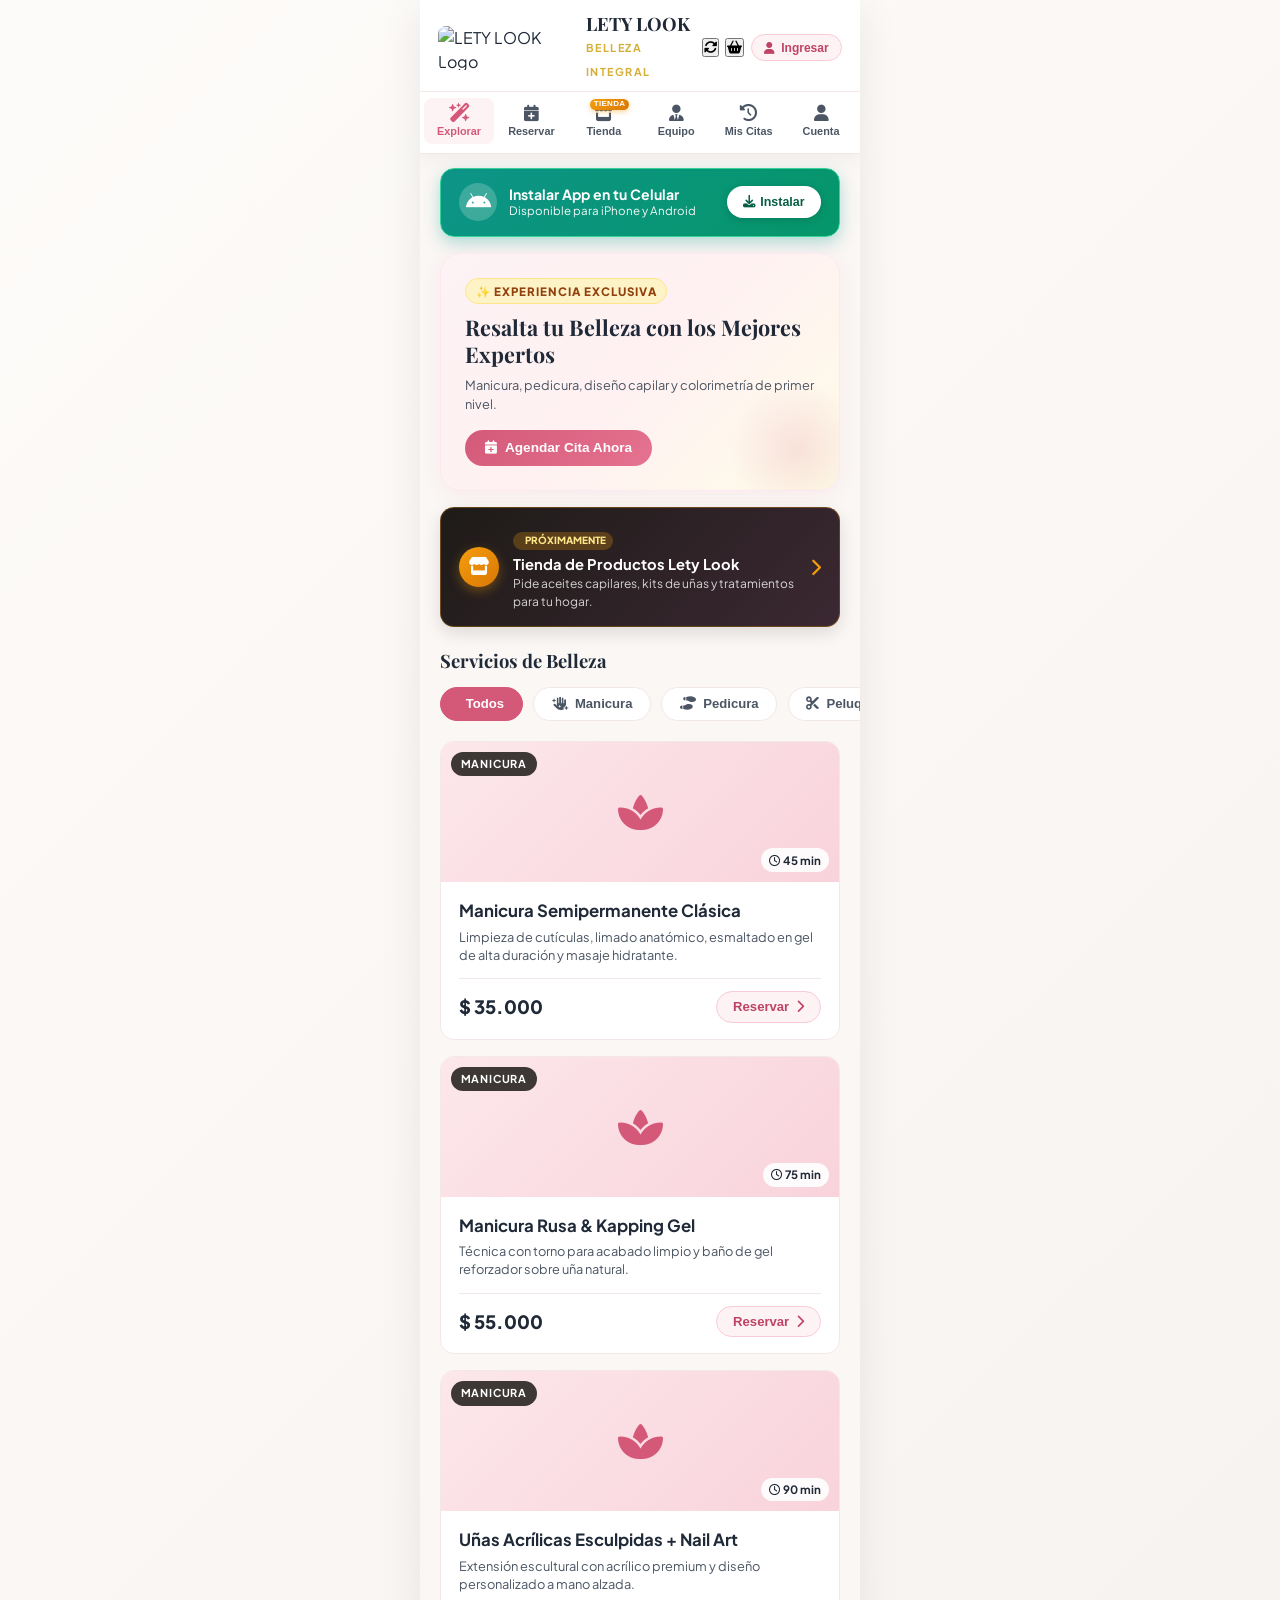
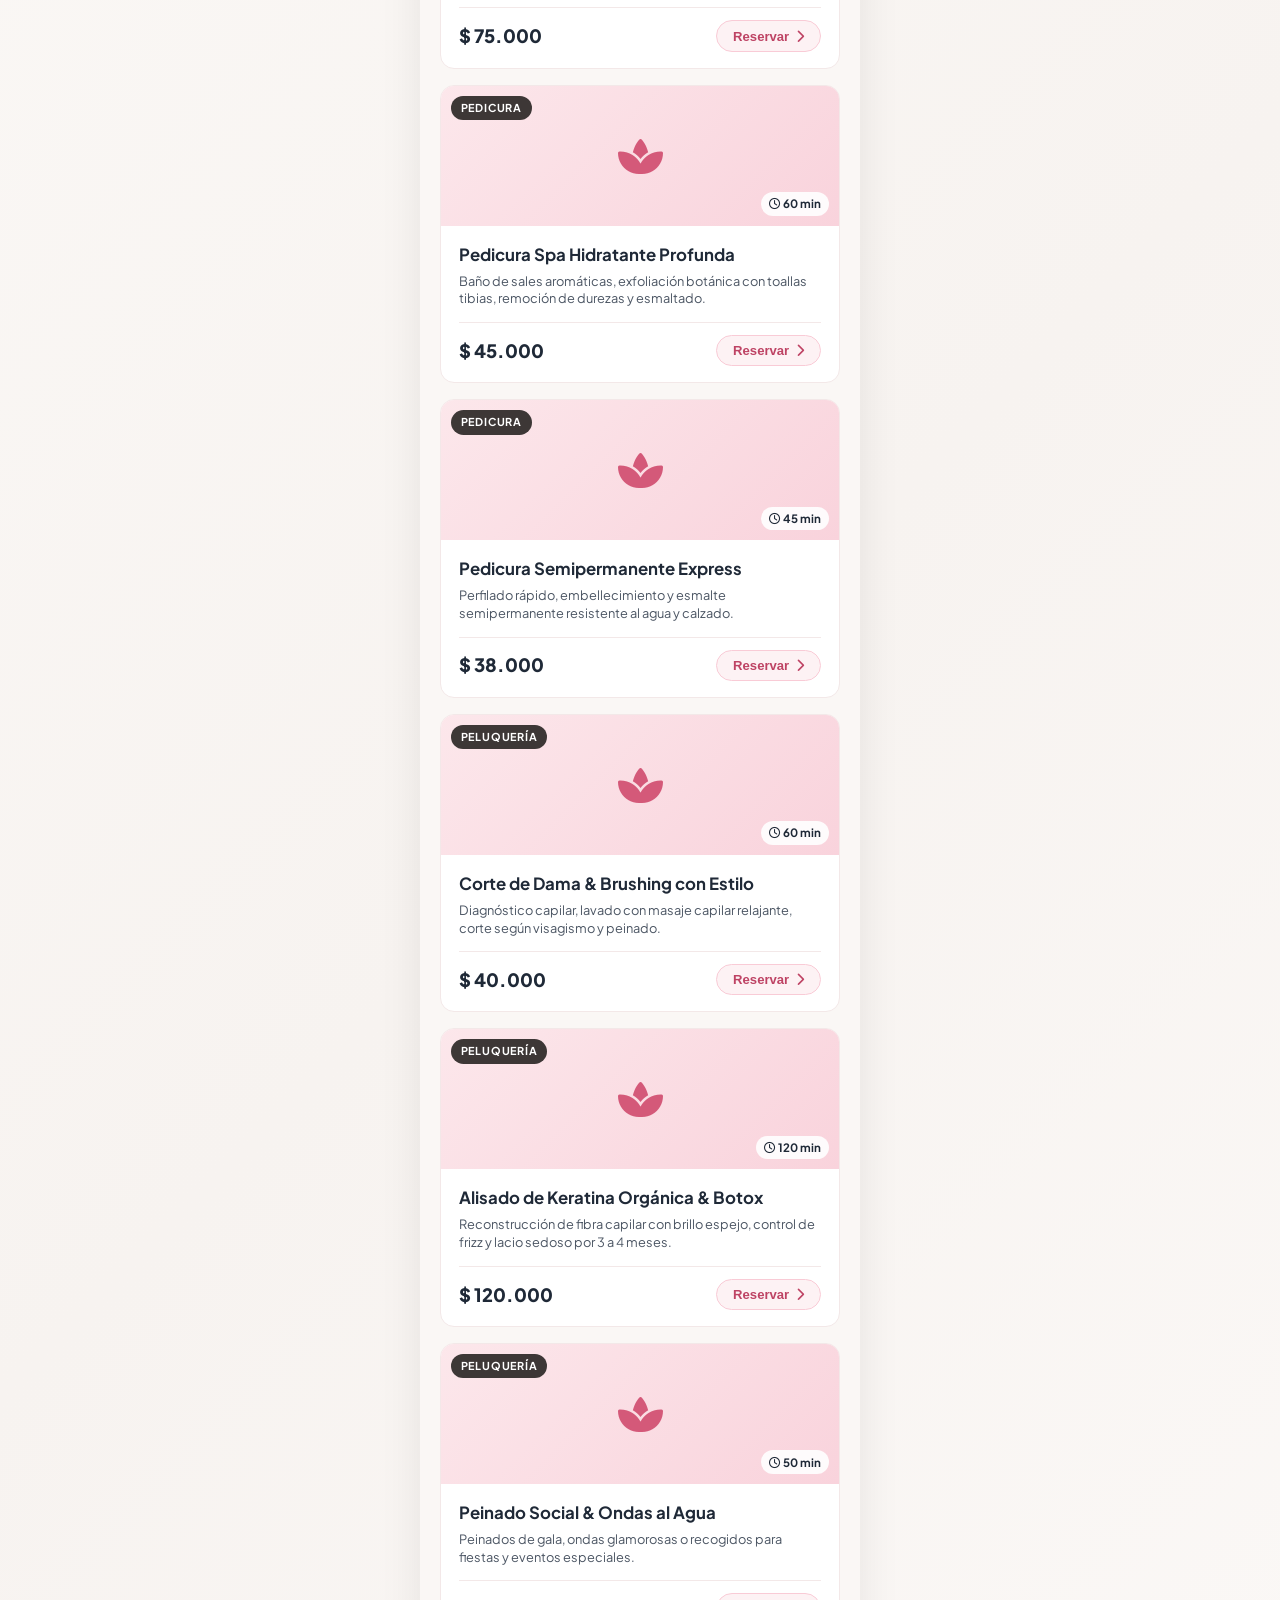
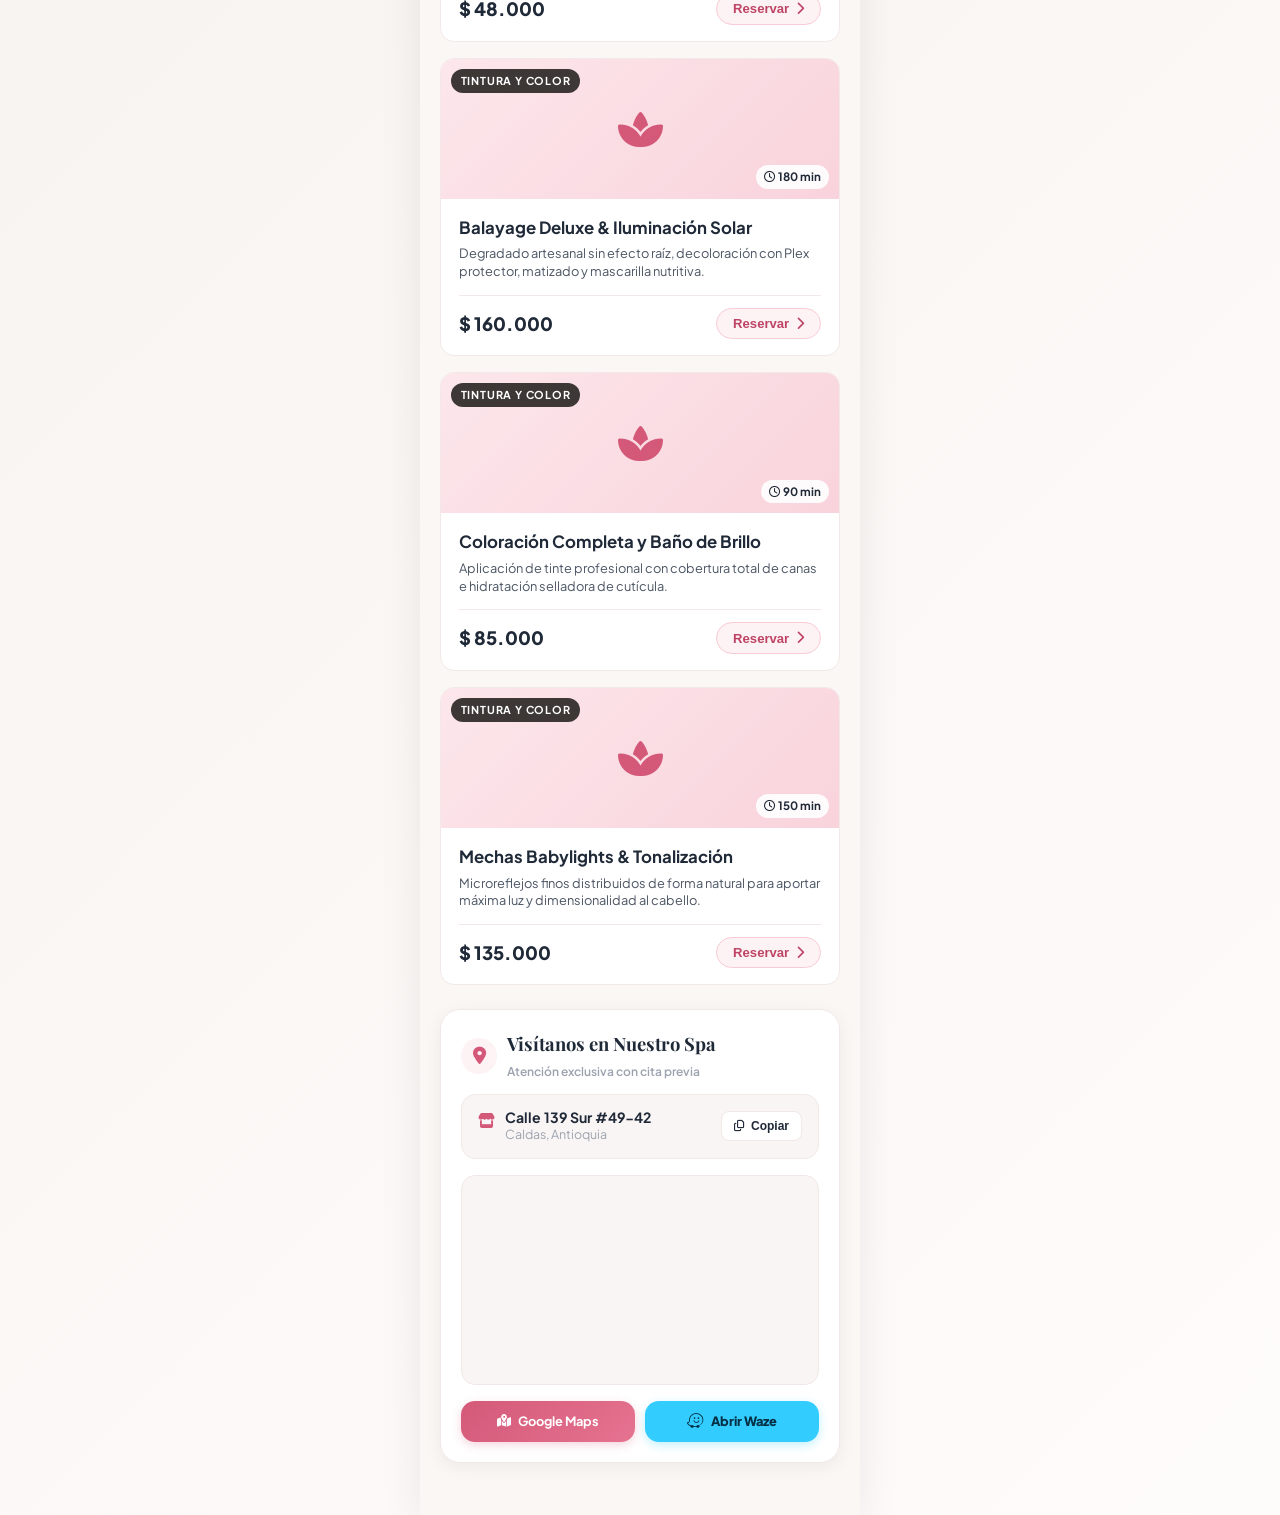
==== commit 3eaac3f9: "Add files via upload" ====
--- a/SPA/cliente.html
+++ b/SPA/cliente.html
@@ -24,7 +24,7 @@
     <script src="https://www.gstatic.com/firebasejs/9.23.0/firebase-firestore-compat.js"></script>
     <script src="js/firebase-config.js?v=17.0"></script>
     <!-- Client App Stylesheet -->
-    <link rel="stylesheet" href="css/client-app.css?v=8.0">
+    <link rel="stylesheet" href="css/client-app.css?v=22.0">
 </head>
 <body>
     <div class="mobile-app-container">
@@ -54,32 +54,32 @@
                 </div>
             </header>
 
-            <!-- Top App Navigation Menu (Barra de Menú Arriba) -->
-            <nav class="app-top-nav">
-                <button class="nav-tab-btn active" data-target="tab-explore">
+            <!-- Top App Navigation Menu (Barra de Menú Arriba - Horizontal) -->
+            <nav class="app-top-nav" style="display: flex !important; flex-direction: row !important; flex-wrap: nowrap !important; justify-content: space-around !important; align-items: center !important; width: 100% !important; box-sizing: border-box !important; padding: 0.35rem 0.25rem 0.55rem !important; gap: 0.15rem !important; overflow-x: auto !important; -webkit-overflow-scrolling: touch !important;">
+                <button class="nav-tab-btn active" data-target="tab-explore" style="flex: 1 1 0 !important; min-width: 0 !important; display: flex !important; flex-direction: column !important; align-items: center !important; justify-content: center !important; padding: 0.45rem 0.1rem !important; white-space: nowrap !important;">
                     <i class="fa-solid fa-wand-magic-sparkles"></i>
                     <span>Explorar</span>
                 </button>
-                <button class="nav-tab-btn" data-target="tab-book">
+                <button class="nav-tab-btn" data-target="tab-book" style="flex: 1 1 0 !important; min-width: 0 !important; display: flex !important; flex-direction: column !important; align-items: center !important; justify-content: center !important; padding: 0.45rem 0.1rem !important; white-space: nowrap !important;">
                     <i class="fa-solid fa-calendar-plus"></i>
                     <span>Reservar</span>
                 </button>
-                <button class="nav-tab-btn" data-target="tab-shop">
+                <button class="nav-tab-btn" data-target="tab-shop" style="flex: 1 1 0 !important; min-width: 0 !important; display: flex !important; flex-direction: column !important; align-items: center !important; justify-content: center !important; padding: 0.45rem 0.1rem !important; white-space: nowrap !important;">
                     <div style="position:relative; display:inline-block;">
                         <i class="fa-solid fa-store"></i>
                         <span id="nav-shop-cart-pill" class="badge-nav-soon">Tienda</span>
                     </div>
                     <span>Tienda</span>
                 </button>
-                <button class="nav-tab-btn" data-target="tab-staff">
+                <button class="nav-tab-btn" data-target="tab-staff" style="flex: 1 1 0 !important; min-width: 0 !important; display: flex !important; flex-direction: column !important; align-items: center !important; justify-content: center !important; padding: 0.45rem 0.1rem !important; white-space: nowrap !important;">
                     <i class="fa-solid fa-user-tie"></i>
                     <span>Equipo</span>
                 </button>
-                <button class="nav-tab-btn" data-target="tab-my-appointments">
+                <button class="nav-tab-btn" data-target="tab-my-appointments" style="flex: 1 1 0 !important; min-width: 0 !important; display: flex !important; flex-direction: column !important; align-items: center !important; justify-content: center !important; padding: 0.45rem 0.1rem !important; white-space: nowrap !important;">
                     <i class="fa-solid fa-clock-rotate-left"></i>
                     <span>Mis Citas</span>
                 </button>
-                <button class="nav-tab-btn" data-target="tab-account">
+                <button class="nav-tab-btn" data-target="tab-account" style="flex: 1 1 0 !important; min-width: 0 !important; display: flex !important; flex-direction: column !important; align-items: center !important; justify-content: center !important; padding: 0.45rem 0.1rem !important; white-space: nowrap !important;">
                     <i class="fa-solid fa-user"></i>
                     <span id="nav-account-label">Cuenta</span>
                 </button>
@@ -834,8 +834,8 @@
     </div>
 
     <!-- Scripts -->
-    <script src="js/data.js?v=21.0"></script>
-    <script src="js/client-app.js?v=21.0"></script>
+    <script src="js/data.js?v=22.0"></script>
+    <script src="js/client-app.js?v=22.0"></script>
 </body>
 </html>
 
--- a/SPA/css/client-app.css
+++ b/SPA/css/client-app.css
@@ -105,10 +105,17 @@
     background: var(--primary-light);
 }
 
-[data-theme="halloween"] .app-bottom-nav {
+[data-theme="halloween"] .app-bottom-nav,
+[data-theme="halloween"] .app-top-nav {
     background: rgba(22, 16, 34, 0.95);
-    border-top-color: var(--border-color);
-}
+    border-color: var(--border-color);
+}
+
+[data-theme="halloween"] .app-sticky-header {
+    background: rgba(18, 12, 28, 0.96);
+    border-bottom-color: var(--border-color);
+}
+
 
 [data-theme="halloween"] .nav-tab-btn {
     color: var(--text-muted);
@@ -167,21 +174,30 @@
     position: relative;
     box-shadow: 0 10px 40px rgba(0, 0, 0, 0.08);
     overflow-x: hidden;
-    padding-bottom: 80px; /* Space for bottom nav */
-}
-
-/* App Header */
-.app-header {
-    background: #ffffff;
-    padding: 1rem 1.25rem;
+    padding-bottom: 2.5rem; /* Clean bottom space now that menu is at top */
+}
+
+/* App Sticky Header (Contains Brand Header + Top Navigation) */
+.app-sticky-header {
     position: sticky;
     top: 0;
-    z-index: 100;
+    z-index: 1000;
+    background: #ffffff;
     border-bottom: 1px solid var(--border-color);
+    box-shadow: 0 4px 18px rgba(0, 0, 0, 0.05);
+    backdrop-filter: blur(12px);
+    -webkit-backdrop-filter: blur(12px);
+}
+
+/* App Header Top Row */
+.app-header {
+    background: transparent;
+    padding: 0.85rem 1.15rem 0.6rem;
     display: flex;
     align-items: center;
     justify-content: space-between;
 }
+
 
 .header-brand {
     display: flex;
@@ -917,51 +933,79 @@
 }
 
 /* ==========================================================================
-   BOTTOM APP NAVIGATION BAR
+   TOP & BOTTOM APP NAVIGATION BARS (NOW POSITIONED AT THE TOP)
    ========================================================================== */
+.app-top-nav,
 .app-bottom-nav {
-    position: fixed;
-    bottom: 0;
-    left: 50%;
-    transform: translateX(-50%);
-    width: 100%;
-    max-width: 440px;
-    background: rgba(255, 255, 255, 0.95);
-    backdrop-filter: blur(12px);
-    -webkit-backdrop-filter: blur(12px);
+    display: flex !important;
+    flex-direction: row !important;
+    flex-wrap: nowrap !important;
+    justify-content: space-between !important;
+    align-items: center !important;
+    width: 100% !important;
+    box-sizing: border-box !important;
+    padding: 0.35rem 0.35rem 0.55rem !important;
+    background: var(--bg-surface, #ffffff);
     border-top: 1px solid var(--border-color);
-    display: flex;
-    justify-content: space-around;
-    padding: 0.65rem 0.5rem;
-    z-index: 999;
+    gap: 0.15rem !important;
+    position: relative;
+    overflow-x: auto !important;
+    -webkit-overflow-scrolling: touch !important;
 }
 
 .nav-tab-btn {
     background: none;
     border: none;
-    display: flex;
-    flex-direction: column;
-    align-items: center;
-    gap: 0.25rem;
-    color: var(--text-light);
-    font-size: 0.72rem;
+    display: flex !important;
+    flex-direction: column !important;
+    align-items: center !important;
+    justify-content: center !important;
+    gap: 0.2rem;
+    color: var(--text-secondary, #64748b);
+    font-size: 0.68rem !important;
     font-weight: 600;
     cursor: pointer;
-    flex: 1;
-    transition: var(--transition);
+    flex: 1 1 0 !important;
+    min-width: 0 !important;
+    padding: 0.45rem 0.1rem !important;
+    border-radius: var(--radius-sm);
+    transition: var(--transition);
+    white-space: nowrap !important;
 }
 
 .nav-tab-btn i {
-    font-size: 1.15rem;
+    font-size: 1.05rem;
+    transition: transform 0.2s cubic-bezier(0.34, 1.56, 0.64, 1);
 }
 
 .nav-tab-btn.active {
     color: var(--primary);
+    background: var(--primary-light, #fdf2f4);
+    font-weight: 800;
 }
 
 .nav-tab-btn.active i {
-    transform: translateY(-2px);
-}
+    transform: scale(1.15);
+}
+
+.header-cart-badge {
+    position: absolute;
+    top: -4px;
+    right: -4px;
+    background: var(--primary);
+    color: white;
+    font-size: 0.65rem;
+    font-weight: 800;
+    min-width: 18px;
+    height: 18px;
+    line-height: 18px;
+    border-radius: 9999px;
+    text-align: center;
+    padding: 0 4px;
+    box-shadow: 0 2px 6px rgba(212, 89, 121, 0.4);
+    pointer-events: none;
+}
+
 
 /* ==========================================================================
    TIENDA & BOUTIQUE CLIENT STYLES
@@ -1039,3 +1083,67 @@
     font-size: 0.9rem;
     color: var(--text-main);
 }
+
+/* ==========================================================================
+   CLIENT PERSISTENT CART & CHECKOUT STYLES
+   ========================================================================== */
+.cart-item-card {
+    display: flex;
+    align-items: center;
+    justify-content: space-between;
+    gap: 0.75rem;
+    padding: 0.75rem 0.85rem;
+    background: var(--bg-card);
+    border: 1px solid var(--border-color);
+    border-radius: var(--radius-md);
+    box-shadow: 0 2px 8px rgba(0, 0, 0, 0.03);
+    transition: var(--transition);
+}
+
+.cart-item-card:hover {
+    border-color: var(--primary);
+}
+
+.cart-item-img {
+    width: 52px;
+    height: 52px;
+    border-radius: var(--radius-sm);
+    object-fit: cover;
+    flex-shrink: 0;
+    border: 1px solid var(--border-color);
+}
+
+.cart-item-info {
+    flex: 1;
+    min-width: 0;
+}
+
+.cart-item-title {
+    font-size: 0.82rem;
+    font-weight: 700;
+    color: var(--text-main);
+    line-height: 1.25;
+    margin: 0 0 0.2rem;
+    white-space: nowrap;
+    overflow: hidden;
+    text-overflow: ellipsis;
+}
+
+.cart-item-price {
+    font-size: 0.82rem;
+    font-weight: 800;
+    color: var(--primary);
+}
+
+.delivery-option-card.active,
+.payment-option-card.active {
+    border-color: var(--primary) !important;
+    background: var(--primary-light) !important;
+}
+
+[data-theme="halloween"] .delivery-option-card.active,
+[data-theme="halloween"] .payment-option-card.active {
+    background: rgba(255, 117, 24, 0.15) !important;
+    border-color: var(--primary) !important;
+}
+
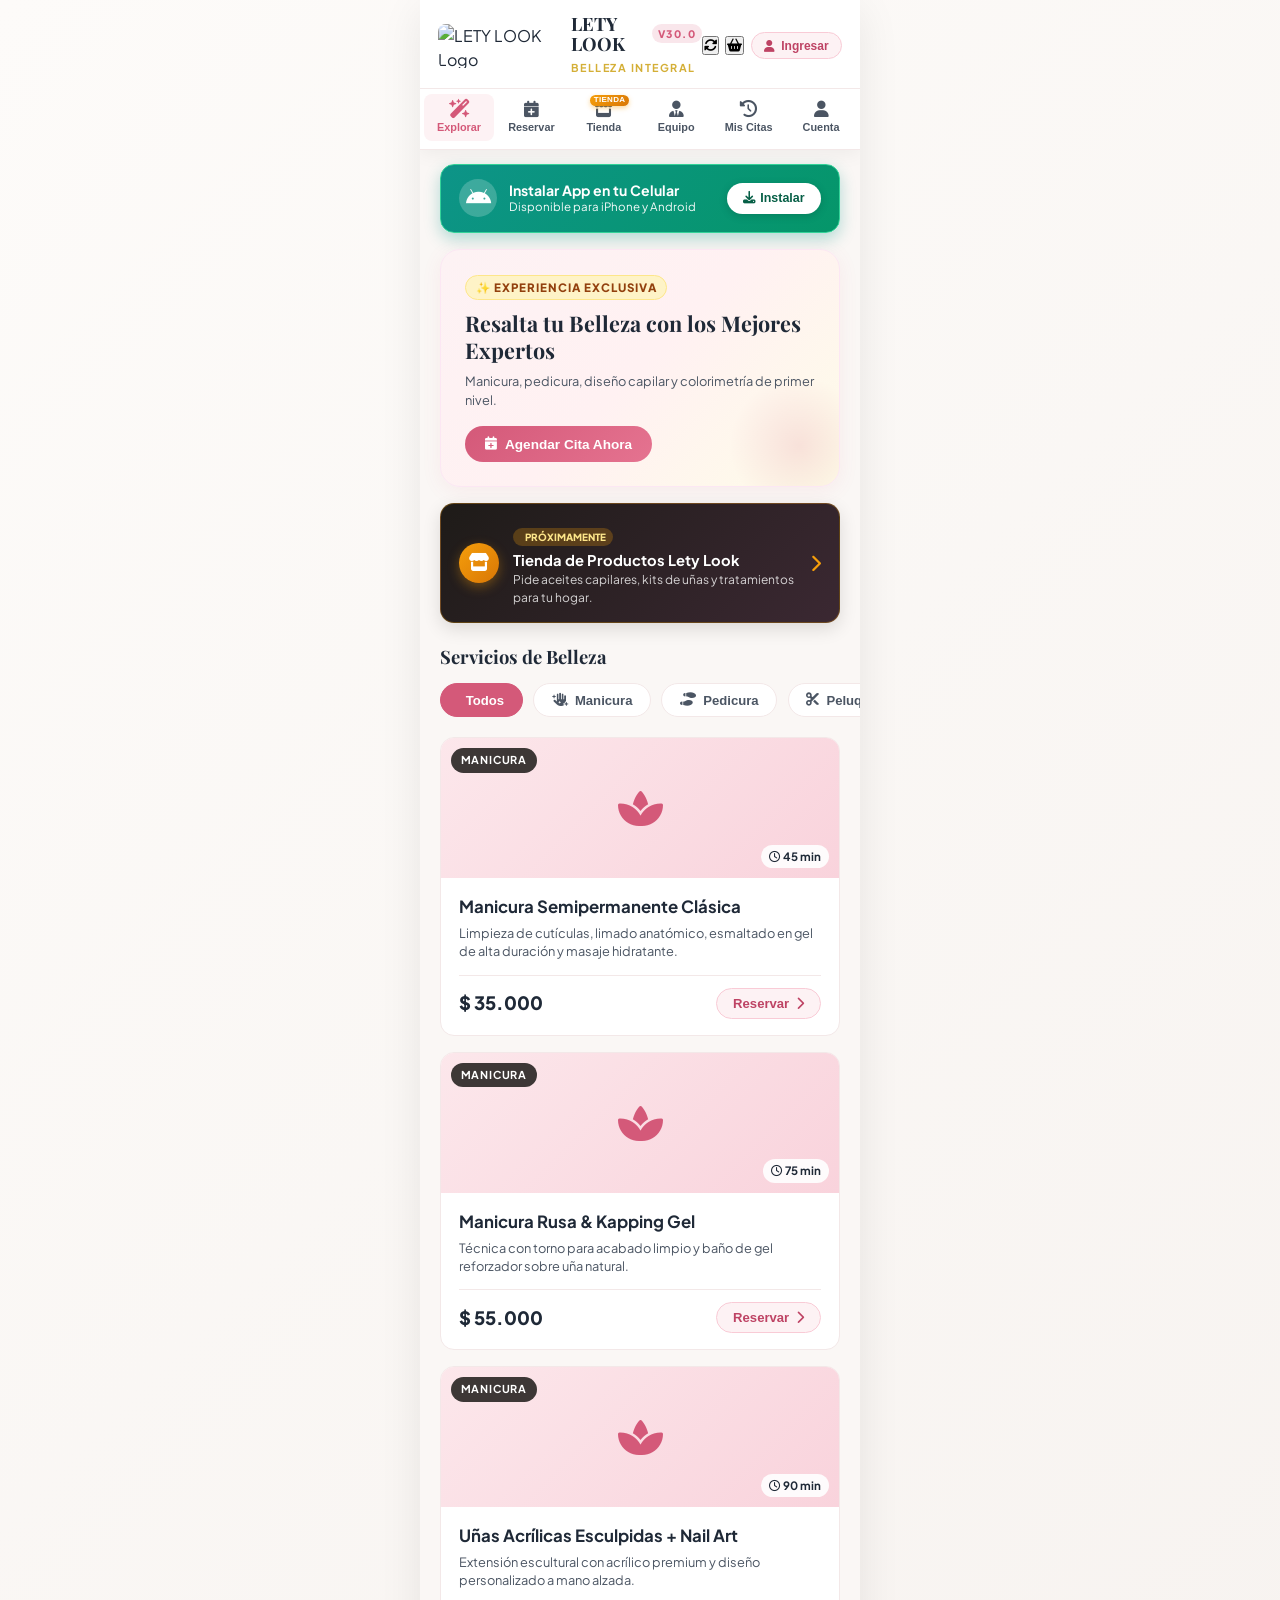
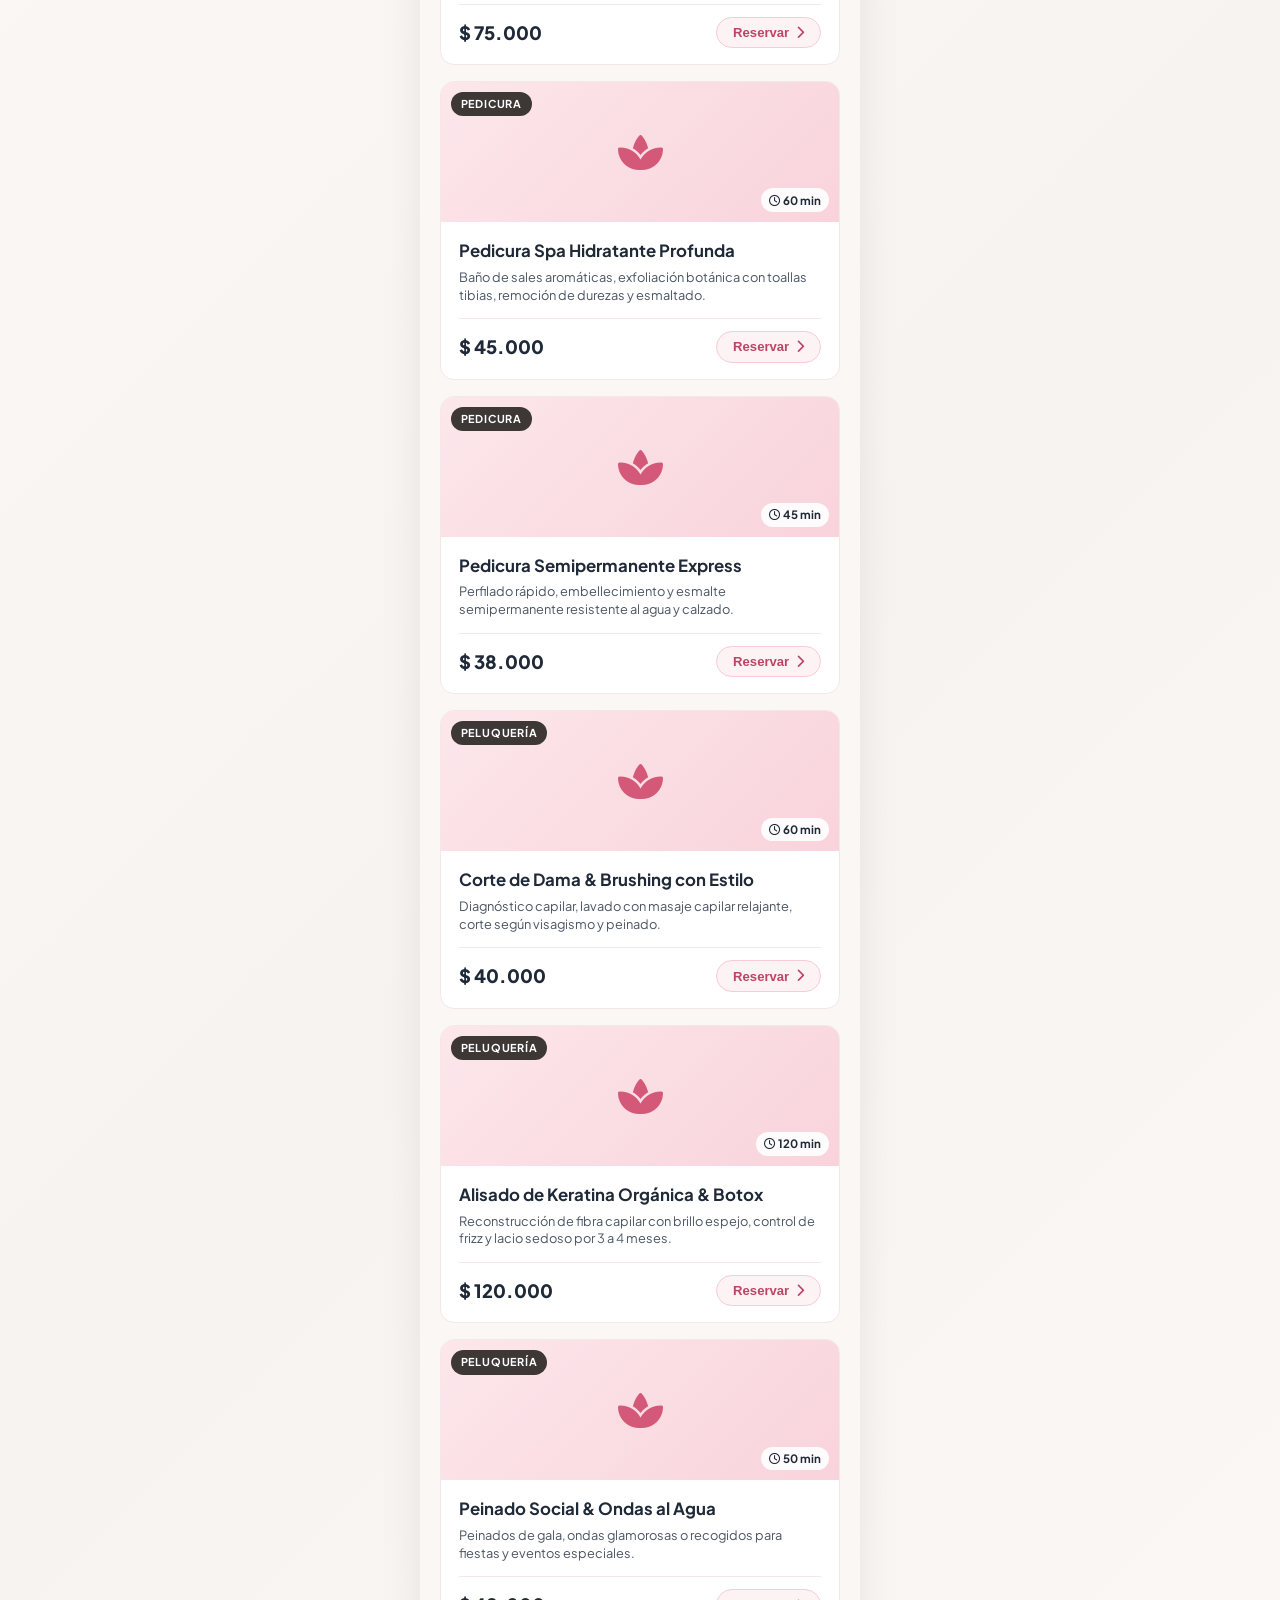
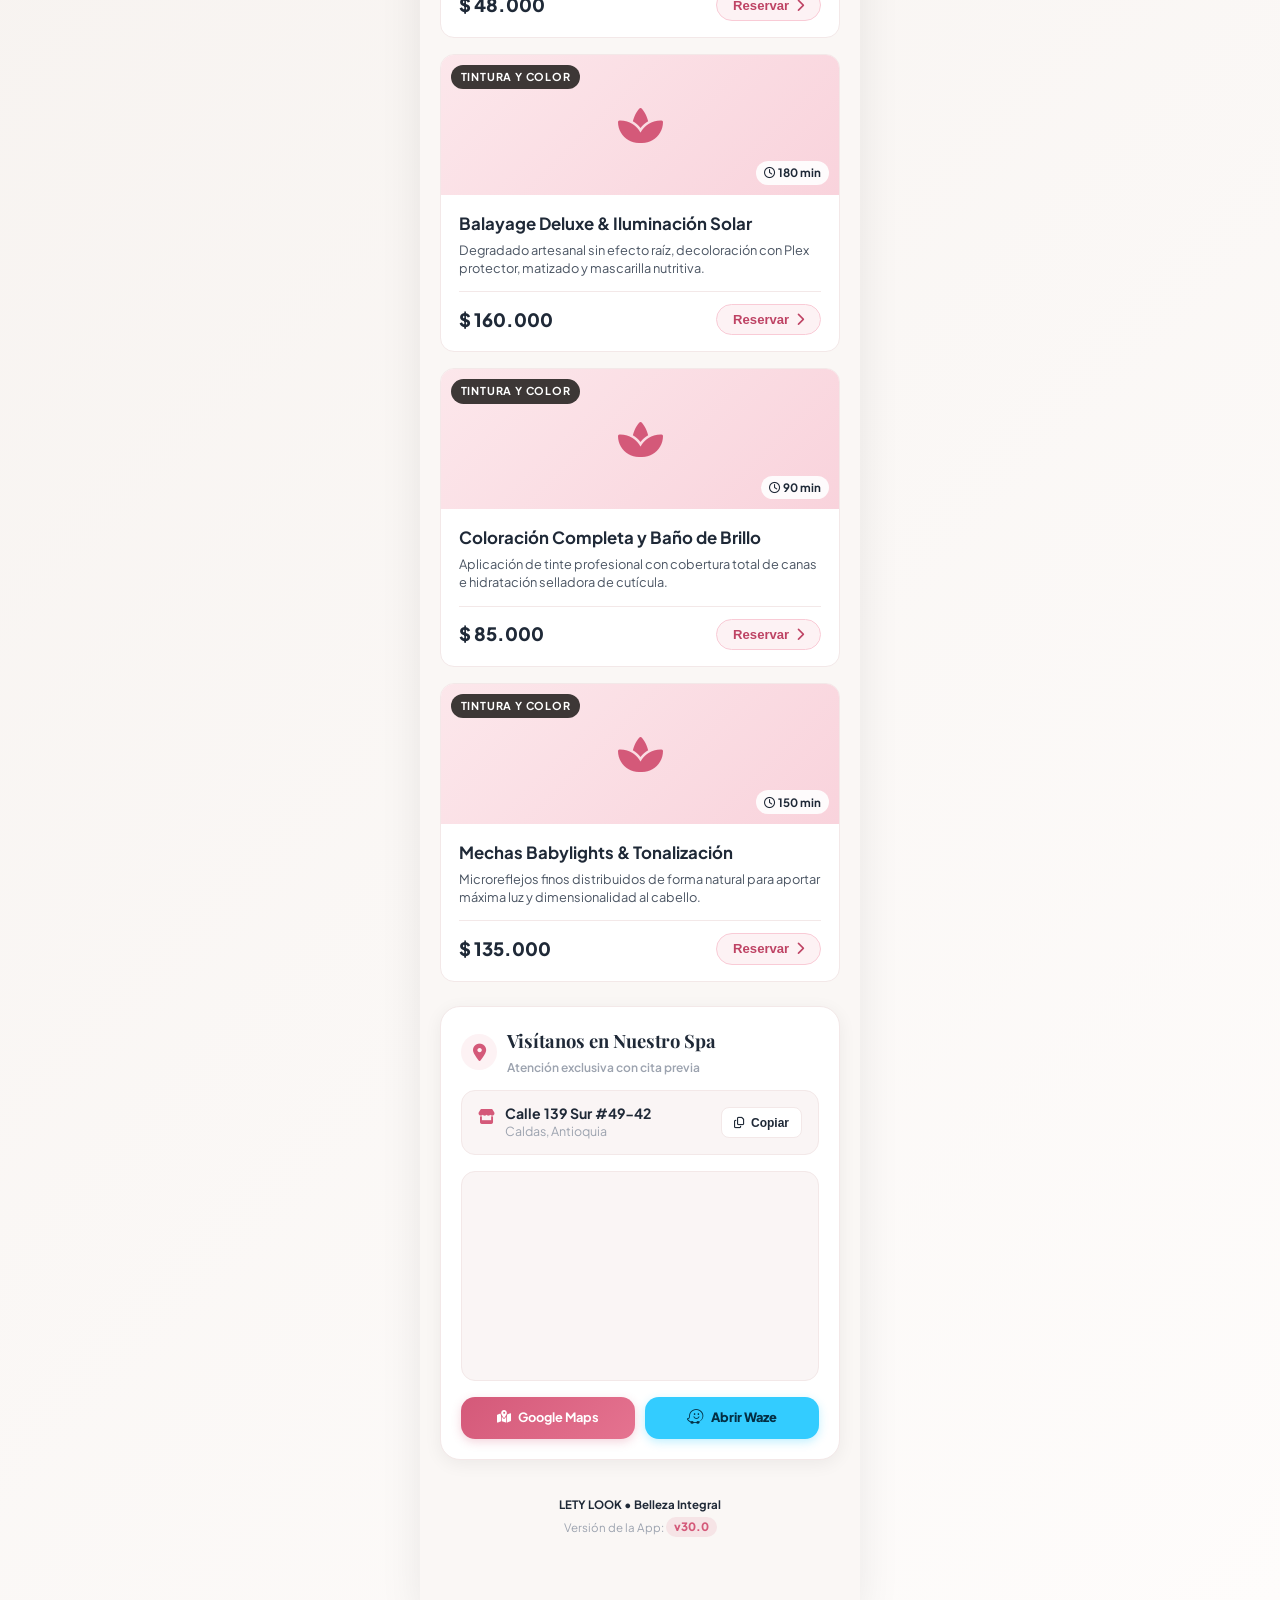
==== commit b89e8b32: "Add files via upload" ====
--- a/SPA/cliente.html
+++ b/SPA/cliente.html
@@ -22,9 +22,9 @@
     <!-- Cloud Database (Firebase Firestore) -->
     <script src="https://www.gstatic.com/firebasejs/9.23.0/firebase-app-compat.js"></script>
     <script src="https://www.gstatic.com/firebasejs/9.23.0/firebase-firestore-compat.js"></script>
-    <script src="js/firebase-config.js?v=17.0"></script>
+    <script src="js/firebase-config.js?v=30.0"></script>
     <!-- Client App Stylesheet -->
-    <link rel="stylesheet" href="css/client-app.css?v=22.0">
+    <link rel="stylesheet" href="css/client-app.css?v=30.0">
 </head>
 <body>
     <div class="mobile-app-container">
@@ -34,7 +34,10 @@
                 <div class="header-brand">
                     <img src="img/logo.png" alt="LETY LOOK Logo" style="height: 44px; width: auto; object-fit: contain; border-radius: var(--radius-sm);">
                     <div class="brand-text">
-                        <h1 style="font-size: 1.15rem;">LETY LOOK</h1>
+                        <div style="display:flex; align-items:center; gap:0.35rem;">
+                            <h1 style="font-size: 1.15rem; margin:0;">LETY LOOK</h1>
+                            <span class="app-version-pill" style="font-size: 0.65rem; font-weight: 800; background: rgba(212, 89, 121, 0.15); color: var(--primary); padding: 0.1rem 0.35rem; border-radius: 999px;">v30.0</span>
+                        </div>
                         <span>Belleza Integral</span>
                     </div>
                 </div>
@@ -601,78 +604,91 @@
             </div>
         </section>
 
-        <!-- Modal: Editar Datos Personales del Cliente -->
-        <div id="modal-client-edit-profile" class="client-modal" style="display:none; position:fixed; inset:0; background:rgba(0,0,0,0.7); backdrop-filter:blur(6px); -webkit-backdrop-filter:blur(6px); z-index:9999; align-items:center; justify-content:center; padding:1.25rem;">
-            <div style="background:var(--bg-surface, #fff); border-radius:var(--radius-lg); padding:1.75rem 1.4rem; max-width:420px; width:100%; box-shadow:0 15px 40px rgba(0,0,0,0.4); border:1px solid var(--border-color); text-align:left;">
-                <div style="display:flex; justify-content:space-between; align-items:center; margin-bottom:1.25rem;">
-                    <div style="display:flex; align-items:center; gap:0.5rem;">
-                        <i class="fa-solid fa-user-pen" style="color:var(--primary); font-size:1.2rem;"></i>
-                        <h3 style="font-family:'Playfair Display', serif; font-size:1.25rem; color:var(--text-main); margin:0;">Editar Mi Perfil</h3>
-                    </div>
-                    <button id="btn-close-edit-profile-modal" type="button" style="background:none; border:none; font-size:1.3rem; color:var(--text-secondary); cursor:pointer;">&times;</button>
-                </div>
-                <form id="form-client-edit-profile">
-                    <div class="client-form-group">
-                        <label for="edit-profile-name">Nombre Completo *</label>
-                        <input type="text" id="edit-profile-name" class="client-form-input" required placeholder="Tu nombre">
-                    </div>
-                    <div class="client-form-group">
-                        <label for="edit-profile-phone">WhatsApp / Celular *</label>
-                        <input type="tel" id="edit-profile-phone" class="client-form-input" required placeholder="Ej: 3138869676">
-                    </div>
-                    <div class="client-form-group">
-                        <label for="edit-profile-email">Correo Electrónico *</label>
-                        <input type="email" id="edit-profile-email" class="client-form-input" required placeholder="correo@ejemplo.com">
-                    </div>
-                    <div class="client-form-group">
-                        <label for="edit-profile-password">Nueva Contraseña (Opcional)</label>
-                        <input type="password" id="edit-profile-password" class="client-form-input" placeholder="Dejar en blanco para conservar la actual">
-                    </div>
-                    <div style="background:var(--bg-subtle, #f9fafb); padding:0.65rem 0.8rem; border-radius:var(--radius-sm); font-size:0.75rem; color:var(--text-secondary); margin-bottom:1rem; display:flex; align-items:center; gap:0.5rem;">
-                        <i class="fa-solid fa-shield-halved" style="color:var(--primary);"></i>
-                        <span>Tus datos se guardan de forma permanente y segura.</span>
-                    </div>
-                    <div style="display:flex; gap:0.75rem;">
-                        <button type="button" id="btn-cancel-edit-profile" class="btn-book-service" style="flex:1; justify-content:center; padding:0.75rem; background:none; border:1px solid var(--border-color); color:var(--text-secondary);">
-                            Cancelar
-                        </button>
-                        <button type="submit" class="btn-hero-book" style="flex:2; justify-content:center; padding:0.75rem;">
-                            <span>Guardar Cambios</span>
-                            <i class="fa-solid fa-floppy-disk"></i>
-                        </button>
-                    </div>
-                </form>
-            </div>
+        <!-- App Version & Credits Footer -->
+        <footer style="text-align: center; padding: 1.5rem 1rem 2rem; color: var(--text-muted); font-size: 0.72rem; line-height: 1.5;">
+            <div style="font-weight: 700; color: var(--text-main);">LETY LOOK &bull; Belleza Integral</div>
+            <div style="margin-top: 0.25rem;">
+                Versión de la App: <span style="display:inline-block; font-weight: 800; color: var(--primary); background: rgba(212, 89, 121, 0.12); padding: 0.1rem 0.5rem; border-radius: 999px;">v30.0</span>
+            </div>
+        </footer>
+    </div> <!-- Close .mobile-app-container so modals are direct children of body -->
+
+    <!-- ======================================================================
+         MODALS (Direct children of body to avoid fixed positioning bugs)
+         ====================================================================== -->
+
+    <!-- Modal: Editar Datos Personales del Cliente -->
+    <div id="modal-client-edit-profile" class="client-modal" style="display:none; position:fixed; inset:0; background:rgba(0,0,0,0.7); backdrop-filter:blur(6px); -webkit-backdrop-filter:blur(6px); z-index:9999; align-items:center; justify-content:center; padding:1.25rem;">
+        <div style="background:var(--bg-surface, #fff); border-radius:var(--radius-lg); padding:1.75rem 1.4rem; max-width:420px; width:100%; box-shadow:0 15px 40px rgba(0,0,0,0.4); border:1px solid var(--border-color); text-align:left;">
+            <div style="display:flex; justify-content:space-between; align-items:center; margin-bottom:1.25rem;">
+                <div style="display:flex; align-items:center; gap:0.5rem;">
+                    <i class="fa-solid fa-user-pen" style="color:var(--primary); font-size:1.2rem;"></i>
+                    <h3 style="font-family:'Playfair Display', serif; font-size:1.25rem; color:var(--text-main); margin:0;">Editar Mi Perfil</h3>
+                </div>
+                <button id="btn-close-edit-profile-modal" type="button" style="background:none; border:none; font-size:1.3rem; color:var(--text-secondary); cursor:pointer;">&times;</button>
+            </div>
+            <form id="form-client-edit-profile">
+                <div class="client-form-group">
+                    <label for="edit-profile-name">Nombre Completo *</label>
+                    <input type="text" id="edit-profile-name" class="client-form-input" required placeholder="Tu nombre">
+                </div>
+                <div class="client-form-group">
+                    <label for="edit-profile-phone">WhatsApp / Celular *</label>
+                    <input type="tel" id="edit-profile-phone" class="client-form-input" required placeholder="Ej: 3138869676">
+                </div>
+                <div class="client-form-group">
+                    <label for="edit-profile-email">Correo Electrónico *</label>
+                    <input type="email" id="edit-profile-email" class="client-form-input" required placeholder="correo@ejemplo.com">
+                </div>
+                <div class="client-form-group">
+                    <label for="edit-profile-password">Nueva Contraseña (Opcional)</label>
+                    <input type="password" id="edit-profile-password" class="client-form-input" placeholder="Dejar en blanco para conservar la actual">
+                </div>
+                <div style="background:var(--bg-subtle, #f9fafb); padding:0.65rem 0.8rem; border-radius:var(--radius-sm); font-size:0.75rem; color:var(--text-secondary); margin-bottom:1rem; display:flex; align-items:center; gap:0.5rem;">
+                    <i class="fa-solid fa-shield-halved" style="color:var(--primary);"></i>
+                    <span>Tus datos se guardan de forma permanente y segura.</span>
+                </div>
+                <div style="display:flex; gap:0.75rem;">
+                    <button type="button" id="btn-cancel-edit-profile" class="btn-book-service" style="flex:1; justify-content:center; padding:0.75rem; background:none; border:1px solid var(--border-color); color:var(--text-secondary);">
+                        Cancelar
+                    </button>
+                    <button type="submit" class="btn-hero-book" style="flex:2; justify-content:center; padding:0.75rem;">
+                        <span>Guardar Cambios</span>
+                        <i class="fa-solid fa-floppy-disk"></i>
+                    </button>
+                </div>
+            </form>
         </div>
-
-        <!-- Dynamic Smart App Installation Instructions Modal (iOS & Android) -->
-        <div id="modal-install-instructions" class="client-modal" style="display:none; position:fixed; inset:0; background:rgba(0,0,0,0.7); backdrop-filter:blur(6px); -webkit-backdrop-filter:blur(6px); z-index:9999; align-items:center; justify-content:center; padding:1.25rem;">
-            <div style="background:var(--bg-surface, #fff); border-radius:var(--radius-lg); padding:1.75rem 1.4rem; max-width:390px; width:100%; box-shadow:0 15px 40px rgba(0,0,0,0.4); text-align:center; border:1px solid var(--border-color);">
-                <div id="modal-install-icon-wrap" style="width:58px; height:58px; border-radius:50%; background:#dcfce7; color:#15803d; display:flex; align-items:center; justify-content:center; font-size:1.9rem; margin:0 auto 1rem;">
-                    <i id="modal-install-icon" class="fa-brands fa-android"></i>
-                </div>
-                <h3 id="modal-install-title" style="font-family:'Playfair Display', serif; font-size:1.3rem; margin-bottom:0.4rem; color:var(--text-main);">Instalar Aplicación</h3>
-                <p id="modal-install-subtitle" style="font-size:0.83rem; color:var(--text-secondary); line-height:1.4; margin-bottom:1.25rem;">
-                    Instala <strong>LETY LOOK</strong> en tu celular para tener acceso directo y reservar tus citas en segundos:
-                </p>
-                
-                <div id="modal-install-steps" style="text-align:left; background:var(--bg-subtle); padding:0.95rem 1rem; border-radius:var(--radius-md); font-size:0.82rem; color:var(--text-secondary); margin-bottom:1.25rem; display:flex; flex-direction:column; gap:0.65rem; border:1px solid var(--border-color);">
-                    <!-- Dynamic steps inserted via JS -->
-                </div>
-
-                <button id="btn-close-install-modal" type="button" class="btn-hero-book" style="width:100%; justify-content:center; padding:0.8rem; font-size:0.9rem;">
-                    ¡Entendido!
-                </button>
-            </div>
+    </div> <!-- Close modal-client-edit-profile -->
+
+    <!-- Dynamic Smart App Installation Instructions Modal (iOS & Android) -->
+    <div id="modal-install-instructions" class="client-modal" style="display:none; position:fixed; inset:0; width:100vw; height:100vh; height:100dvh; background:rgba(0,0,0,0.75); backdrop-filter:blur(8px); -webkit-backdrop-filter:blur(8px); z-index:9999999; align-items:center; justify-content:center; padding:1.25rem; box-sizing:border-box;">
+        <div style="background:var(--bg-surface, #fff); color:var(--text-main); border-radius:var(--radius-lg); padding:1.75rem 1.4rem; max-width:390px; width:100%; box-shadow:0 15px 40px rgba(0,0,0,0.5); text-align:center; border:1px solid var(--border-color); margin:auto;">
+            <div id="modal-install-icon-wrap" style="width:58px; height:58px; border-radius:50%; background:#dcfce7; color:#15803d; display:flex; align-items:center; justify-content:center; font-size:1.9rem; margin:0 auto 1rem;">
+                <i id="modal-install-icon" class="fa-brands fa-android"></i>
+            </div>
+            <h3 id="modal-install-title" style="font-family:'Playfair Display', serif; font-size:1.3rem; margin-bottom:0.4rem; color:var(--text-main);">Instalar Aplicación</h3>
+            <p id="modal-install-subtitle" style="font-size:0.83rem; color:var(--text-secondary); line-height:1.4; margin-bottom:1.25rem;">
+                Instala <strong>LETY LOOK</strong> en tu celular para tener acceso directo y reservar tus citas en segundos:
+            </p>
+            
+            <div id="modal-install-steps" style="text-align:left; background:var(--bg-subtle); padding:0.95rem 1rem; border-radius:var(--radius-md); font-size:0.82rem; color:var(--text-secondary); margin-bottom:1.25rem; display:flex; flex-direction:column; gap:0.65rem; border:1px solid var(--border-color);">
+                <!-- Dynamic steps inserted via JS -->
+            </div>
+
+            <button id="btn-close-install-modal" type="button" class="btn-hero-book" style="width:100%; justify-content:center; padding:0.8rem; font-size:0.9rem;">
+                ¡Entendido!
+            </button>
         </div>
-
-        <!-- ======================================================================
-             MODAL: CANASTA DE PRODUCTOS & CHECKOUT
-             ====================================================================== -->
-        <div id="modal-client-cart" class="client-modal" style="display:none; position:fixed; inset:0; background:rgba(0,0,0,0.7); backdrop-filter:blur(6px); -webkit-backdrop-filter:blur(6px); z-index:9999; align-items:flex-end; justify-content:center; padding:0;">
-            <div style="background:var(--bg-surface, #fff); border-top-left-radius:var(--radius-lg); border-top-right-radius:var(--radius-lg); padding:1.4rem 1.25rem 2rem; max-width:460px; width:100%; max-height:92vh; overflow-y:auto; box-shadow:0 -10px 40px rgba(0,0,0,0.3); border:1px solid var(--border-color); text-align:left;">
-                
-                <!-- Cart Modal Header -->
+    </div>
+
+    <!-- ======================================================================
+         MODAL: CANASTA DE PRODUCTOS & CHECKOUT
+         ====================================================================== -->
+    <div id="modal-client-cart" class="client-modal" style="display:none; position:fixed; inset:0; width:100vw; height:100vh; height:100dvh; background:rgba(0,0,0,0.75); backdrop-filter:blur(8px); -webkit-backdrop-filter:blur(8px); z-index:9999999; align-items:flex-end; justify-content:center; padding:0; box-sizing:border-box;" onclick="if(event.target === this) window.closeCartModal();">
+        <div style="background:var(--bg-surface, #fff); color:var(--text-main); border-top-left-radius:var(--radius-lg); border-top-right-radius:var(--radius-lg); padding:1.4rem 1.25rem 2rem; max-width:440px; width:100%; max-height:85vh; max-height:85dvh; overflow-y:auto; box-shadow:0 -10px 40px rgba(0,0,0,0.5); border:1px solid var(--border-color); text-align:left; margin:0 auto; position:relative; z-index:10000000;">
+            
+            <!-- Cart Modal Header -->
                 <div style="display:flex; justify-content:space-between; align-items:center; margin-bottom:1rem; border-bottom:1px solid var(--border-color); padding-bottom:0.75rem;">
                     <div style="display:flex; align-items:center; gap:0.6rem;">
                         <div style="width:36px; height:36px; border-radius:50%; background:var(--primary-light); color:var(--primary); display:flex; align-items:center; justify-content:center; font-size:1.1rem;">
@@ -687,7 +703,7 @@
                         <button id="btn-clear-cart" type="button" style="background:none; border:none; color:#ef4444; font-size:0.75rem; font-weight:700; cursor:pointer; display:none;">
                             <i class="fa-solid fa-trash-can"></i> Vaciar
                         </button>
-                        <button id="btn-close-cart-modal" type="button" style="background:none; border:none; font-size:1.4rem; color:var(--text-secondary); cursor:pointer; padding:0.25rem;">&times;</button>
+                        <button id="btn-close-cart-modal" type="button" onclick="window.closeCartModal();" style="background:none; border:none; font-size:1.4rem; color:var(--text-secondary); cursor:pointer; padding:0.25rem;" title="Cerrar Canasta">&times;</button>
                     </div>
                 </div>
 
@@ -831,11 +847,9 @@
             </div>
         </div>
 
-    </div>
-
     <!-- Scripts -->
-    <script src="js/data.js?v=22.0"></script>
-    <script src="js/client-app.js?v=22.0"></script>
+    <script src="js/data.js?v=30.0"></script>
+    <script src="js/client-app.js?v=30.0"></script>
 </body>
 </html>
 
--- a/SPA/css/client-app.css
+++ b/SPA/css/client-app.css
@@ -14,6 +14,7 @@
     --secondary-light: #fefce8;
     --accent: #10b981;
     --bg-main: #fcf9f9;
+    --bg-surface: #ffffff;
     --bg-card: #ffffff;
     --bg-subtle: #faf5f5;
     --text-main: #1f2937;
@@ -38,44 +39,76 @@
     --secondary-light: #3b1d54;
     --accent: #22c55e;
     --bg-main: #0d0914;
-    --bg-card: #1c152b;
-    --bg-subtle: #241b37;
+    --bg-surface: rgba(28, 21, 43, 0.75);
+    --bg-card: rgba(28, 21, 43, 0.68);
+    --bg-subtle: rgba(36, 27, 55, 0.60);
     --text-main: #fdf4ff;
     --text-secondary: #d8b4e2;
     --text-muted: #9d8ba9;
-    --border-color: #38294f;
+    --border-color: rgba(168, 85, 247, 0.30);
     --gold: #fbbf24;
 }
 
+/* On desktop monitors: Use natural 16:9 widescreen wallpaper without distortion or over-zoom */
 [data-theme="halloween"] body {
-    background: linear-gradient(rgba(13, 9, 20, 0.65), rgba(13, 9, 20, 0.75)), url('../img/halloween-bg.jpg') center center / cover no-repeat fixed #09060f;
+    background: linear-gradient(rgba(13, 9, 20, 0.65), rgba(13, 9, 20, 0.78)), url('../img/halloween-bg.jpg') center center / cover no-repeat fixed #09060f;
     color: var(--text-main);
-}
-
+    min-height: 100vh;
+}
+
+/* 🎃 Inside the Phone App: High-definition 9:16 vertical wallpaper fitted exactly to the phone screen */
 [data-theme="halloween"] .mobile-app-container {
-    background-color: rgba(13, 9, 20, 0.88);
+    position: relative;
+    background-color: transparent;
+    box-shadow: 0 10px 45px rgba(0, 0, 0, 0.85);
+    border-left: 1px solid rgba(168, 85, 247, 0.25);
+    border-right: 1px solid rgba(168, 85, 247, 0.25);
+}
+
+[data-theme="halloween"] .mobile-app-container::before {
+    content: '';
+    position: fixed;
+    top: 0;
+    left: 50%;
+    transform: translateX(-50%);
+    width: 100%;
+    max-width: 440px;
+    height: 100vh;
+    background-image: 
+        linear-gradient(180deg, rgba(13, 9, 20, 0.32) 0%, rgba(13, 9, 20, 0.20) 25%, rgba(13, 9, 20, 0.50) 65%, rgba(13, 9, 20, 0.82) 100%),
+        url('../img/halloween-mobile-bg.jpg');
+    background-size: cover;
+    background-position: center top;
+    background-repeat: no-repeat;
+    z-index: 0;
+    pointer-events: none;
+}
+
+/* Ensure all interactive app elements sit above the fixed background layer */
+[data-theme="halloween"] .mobile-app-container > * {
+    position: relative;
+    z-index: 1;
+}
+
+/* Premium Glassmorphic Navigation & Headers */
+[data-theme="halloween"] .app-header {
+    background: rgba(18, 12, 28, 0.82);
     backdrop-filter: blur(14px);
     -webkit-backdrop-filter: blur(14px);
-    box-shadow: 0 10px 40px rgba(0, 0, 0, 0.75);
-    border-left: 1px solid rgba(168, 85, 247, 0.2);
-    border-right: 1px solid rgba(168, 85, 247, 0.2);
-}
-
-[data-theme="halloween"] .app-header {
-    background: rgba(22, 16, 34, 0.92);
-    backdrop-filter: blur(14px);
-    -webkit-backdrop-filter: blur(14px);
-    border-bottom-color: var(--border-color);
+    border-bottom: 1px solid rgba(168, 85, 247, 0.25);
 }
 
 [data-theme="halloween"] .brand-text h1 {
     color: var(--text-main);
 }
 
+/* Hero Banner with luminous translucency */
 [data-theme="halloween"] .client-hero-banner {
-    background: linear-gradient(135deg, #2b1836 0%, #1e1327 50%, #371842 100%);
-    border-color: #552766;
-    box-shadow: 0 6px 25px rgba(255, 117, 24, 0.15);
+    background: linear-gradient(135deg, rgba(43, 24, 54, 0.75) 0%, rgba(30, 19, 39, 0.80) 50%, rgba(55, 24, 66, 0.75) 100%);
+    backdrop-filter: blur(10px);
+    -webkit-backdrop-filter: blur(10px);
+    border: 1px solid rgba(168, 85, 247, 0.35);
+    box-shadow: 0 6px 25px rgba(255, 117, 24, 0.20);
 }
 
 [data-theme="halloween"] .client-hero-banner h2 {
@@ -92,28 +125,35 @@
     border-color: #ff9142;
 }
 
+/* Cards with translucent glassmorphism so the pumpkins, castle and moonlight shine through */
 [data-theme="halloween"] .service-card,
 [data-theme="halloween"] .step-card,
 [data-theme="halloween"] .client-history-card,
 [data-theme="halloween"] .staff-select-card {
-    background: var(--bg-card);
-    border-color: var(--border-color);
+    background: rgba(28, 21, 43, 0.68);
+    backdrop-filter: blur(10px);
+    -webkit-backdrop-filter: blur(10px);
+    border: 1px solid rgba(168, 85, 247, 0.25);
 }
 
 [data-theme="halloween"] .staff-select-card.selected {
     border-color: var(--primary);
-    background: var(--primary-light);
+    background: rgba(255, 117, 24, 0.18);
 }
 
 [data-theme="halloween"] .app-bottom-nav,
 [data-theme="halloween"] .app-top-nav {
-    background: rgba(22, 16, 34, 0.95);
-    border-color: var(--border-color);
+    background: rgba(18, 12, 28, 0.88);
+    backdrop-filter: blur(14px);
+    -webkit-backdrop-filter: blur(14px);
+    border-color: rgba(168, 85, 247, 0.25);
 }
 
 [data-theme="halloween"] .app-sticky-header {
-    background: rgba(18, 12, 28, 0.96);
-    border-bottom-color: var(--border-color);
+    background: rgba(18, 12, 28, 0.90);
+    backdrop-filter: blur(14px);
+    -webkit-backdrop-filter: blur(14px);
+    border-bottom-color: rgba(168, 85, 247, 0.25);
 }
 
 
@@ -1147,3 +1187,62 @@
     border-color: var(--primary) !important;
 }
 
+/* Fixed Global Modal Styling for Client App */
+.client-modal {
+    position: fixed !important;
+    top: 0 !important;
+    left: 0 !important;
+    right: 0 !important;
+    bottom: 0 !important;
+    width: 100vw !important;
+    height: 100vh !important;
+    height: 100dvh !important;
+    background: rgba(0, 0, 0, 0.72) !important;
+    backdrop-filter: blur(8px) !important;
+    -webkit-backdrop-filter: blur(8px) !important;
+    z-index: 9999999 !important;
+    display: none;
+    align-items: center !important;
+    justify-content: center !important;
+    padding: 1.25rem !important;
+    box-sizing: border-box !important;
+}
+
+#modal-client-cart {
+    align-items: flex-end !important;
+    padding: 0 !important;
+}
+
+#modal-client-cart > div {
+    width: 100% !important;
+    max-width: 460px !important;
+    border-top-left-radius: 24px !important;
+    border-top-right-radius: 24px !important;
+    border-bottom-left-radius: 0 !important;
+    border-bottom-right-radius: 0 !important;
+    box-shadow: 0 -12px 40px rgba(0, 0, 0, 0.6) !important;
+    margin: 0 auto !important;
+    max-height: 85vh !important;
+    max-height: 85dvh !important;
+    overflow-y: auto !important;
+    background: var(--bg-surface, #ffffff) !important;
+    color: var(--text-main, #1f2937) !important;
+}
+
+[data-theme="halloween"] .client-modal > div {
+    background: #1c152b !important;
+    color: #fdf4ff !important;
+    border-color: #38294f !important;
+}
+
+[data-theme="halloween"] #modal-client-cart h3,
+[data-theme="halloween"] #modal-client-cart label,
+[data-theme="halloween"] #modal-client-cart strong {
+    color: #fdf4ff !important;
+}
+
+[data-theme="halloween"] .delivery-option-card span,
+[data-theme="halloween"] .payment-option-card span {
+    color: #fdf4ff !important;
+}
+
